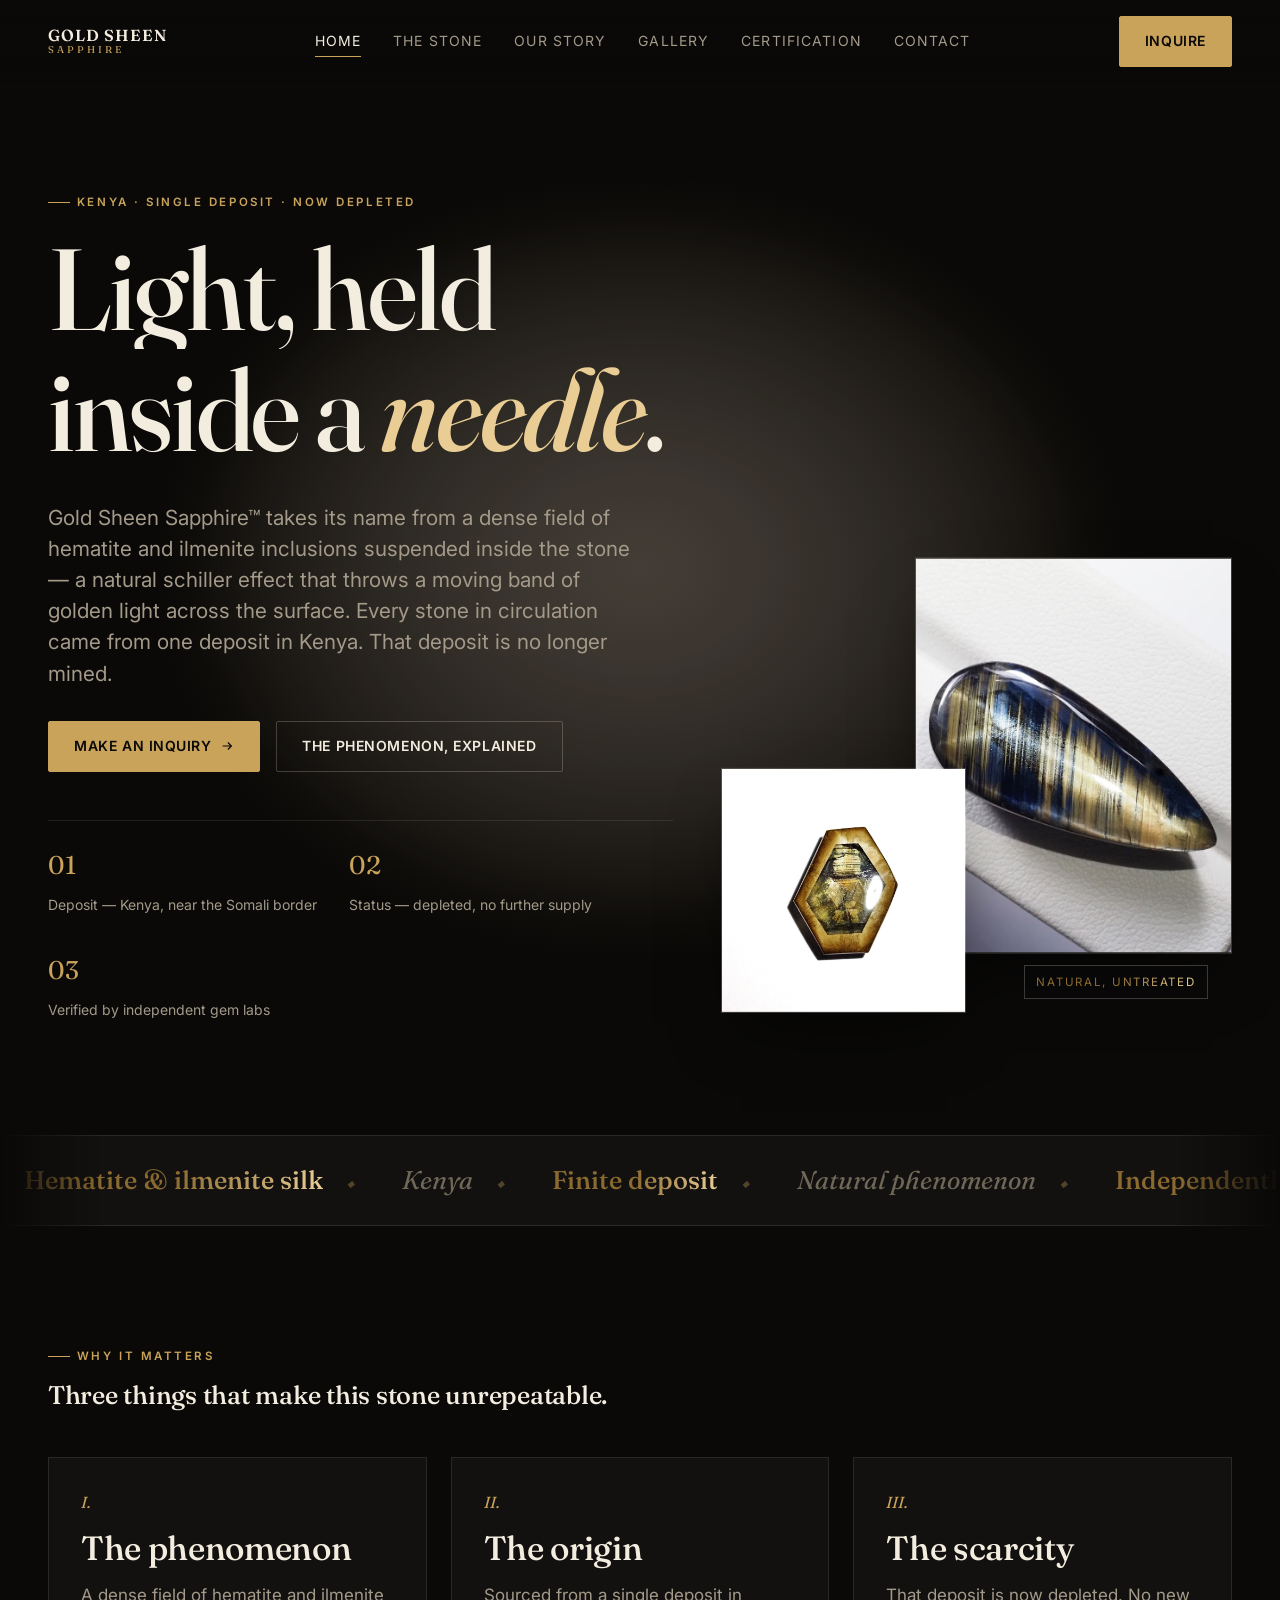
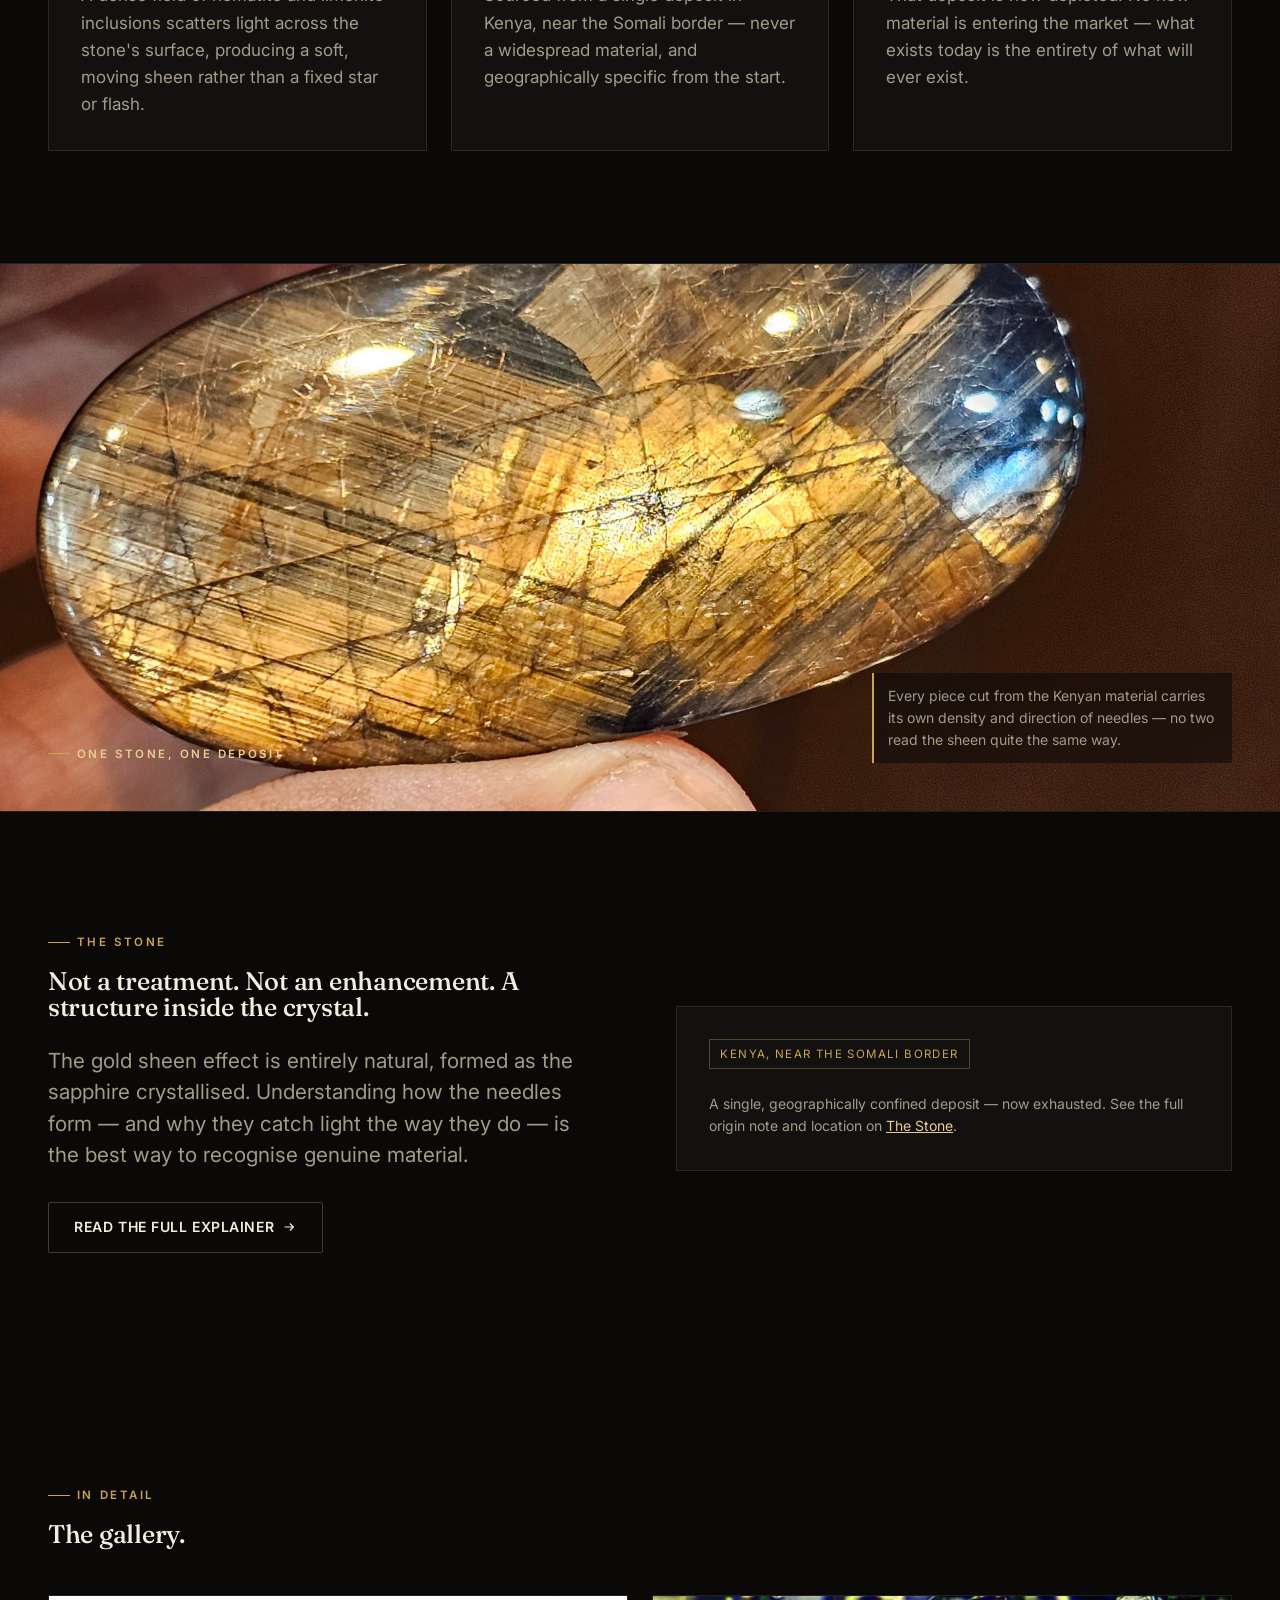
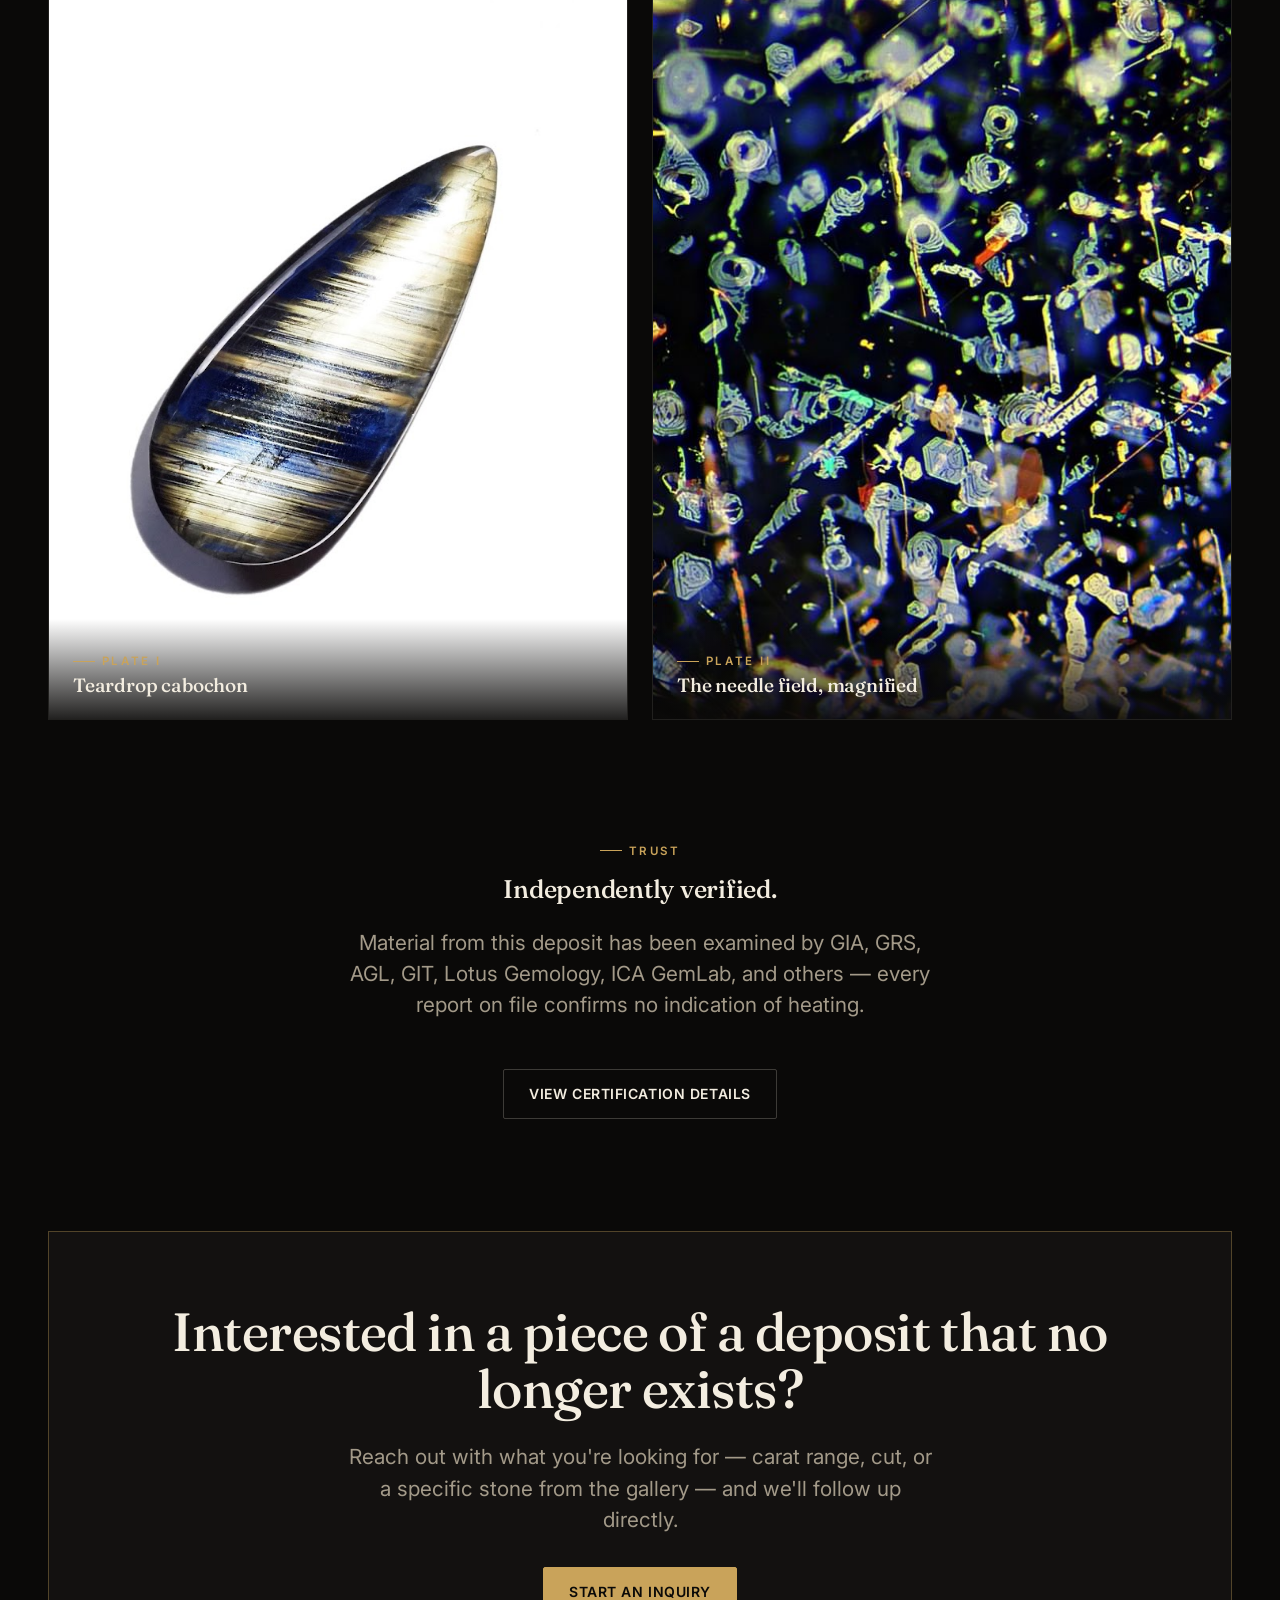
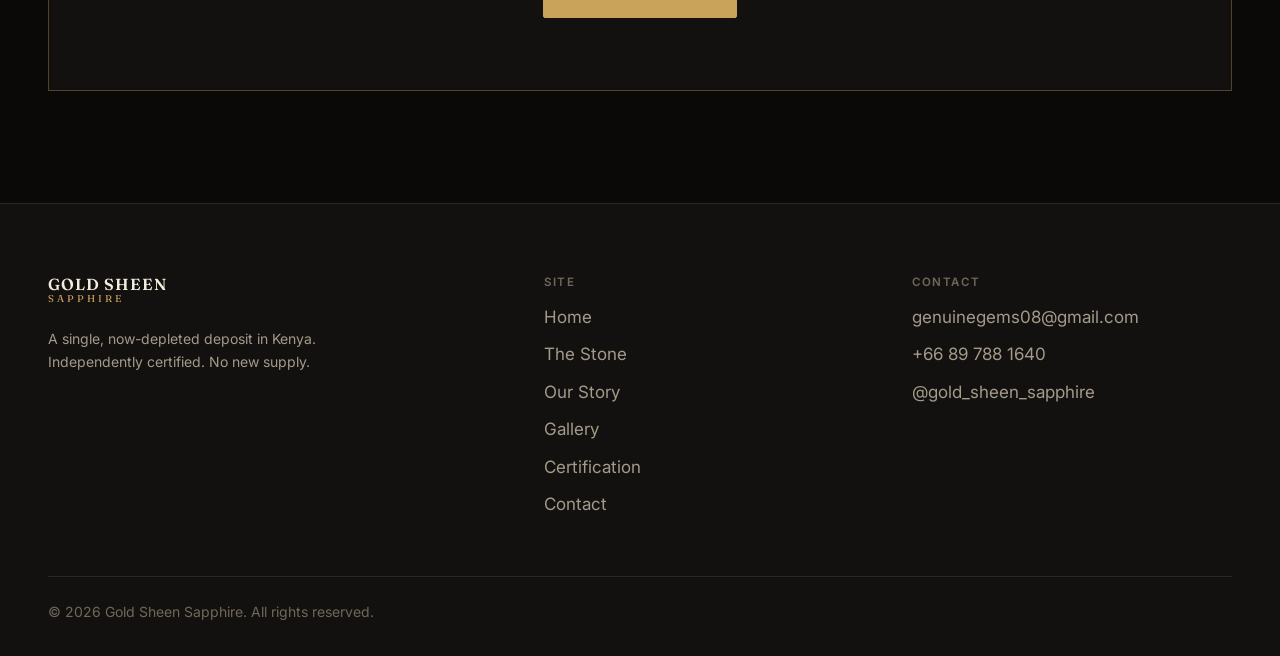
==== index.html @ a3b7f15d "Initial commit: Gold Sheen Sapphire website Six-page static site (Home, The Stone, Our Story, Galler" ====
<!doctype html>
<html lang="en">
<head>
  <meta charset="UTF-8" />
  <meta name="viewport" content="width=device-width, initial-scale=1" />
  <title>Gold Sheen Sapphire — A Finite Deposit, Kenya</title>
  <meta name="description" content="Gold Sheen Sapphire: a rare chatoyant sapphire from a single, now-depleted deposit in Kenya. Explore the phenomenon, its provenance, and independent certification." />

  <!-- Pre-launch: remove this line once the real domain is live and ready to be found -->
  <meta name="robots" content="noindex, nofollow" />

  <link rel="canonical" href="https://goldsheensapphire.net/index.html" />

  <meta property="og:type" content="website" />
  <meta property="og:site_name" content="Gold Sheen Sapphire" />
  <meta property="og:title" content="Gold Sheen Sapphire — A Finite Deposit, Kenya" />
  <meta property="og:description" content="A rare chatoyant sapphire from a single, now-depleted deposit in Kenya. Independently certified by GIA, GRS, GIT, Lotus Gemology, and others." />
  <meta property="og:url" content="https://goldsheensapphire.net/index.html" />
  <meta property="og:image" content="https://goldsheensapphire.net/assets/img/stone-teardrop-cream.jpg" />
  <meta name="twitter:card" content="summary_large_image" />
  <meta name="twitter:title" content="Gold Sheen Sapphire — A Finite Deposit, Kenya" />
  <meta name="twitter:description" content="A rare chatoyant sapphire from a single, now-depleted deposit in Kenya. Independently certified." />
  <meta name="twitter:image" content="https://goldsheensapphire.net/assets/img/stone-teardrop-cream.jpg" />

  <link rel="icon" href="favicon.svg" type="image/svg+xml" />
  <link rel="preconnect" href="https://fonts.googleapis.com" />
  <link rel="preconnect" href="https://fonts.gstatic.com" crossorigin />
  <link href="https://fonts.googleapis.com/css2?family=Fraunces:ital,opsz,wght@0,9..144,400;0,9..144,500;0,9..144,600;1,9..144,500&family=Inter:wght@400;500;600;700&display=swap" rel="stylesheet" />
  <link rel="stylesheet" href="assets/css/styles.css" />

  <script type="application/ld+json">
  {
    "@context": "https://schema.org",
    "@type": "Organization",
    "name": "Gold Sheen Sapphire",
    "url": "https://goldsheensapphire.net/index.html",
    "description": "Sourcing and showcase for gold sheen sapphire, a rare chatoyant sapphire from a single, now-depleted deposit in Kenya.",
    "sameAs": [
      "https://instagram.com/gold_sheen_sapphire"
    ]
  }
  </script>
</head>
<body>

  <div class="scroll-progress"></div>

  <a class="skip-link" href="#main" style="position:absolute;left:-9999px;top:0;background:#c9a35a;color:#0a0908;padding:0.6em 1em;z-index:1000;">Skip to content</a>

  <!-- ================= NAV ================= -->
  <header class="nav">
    <div class="container">
      <a href="index.html" class="brand" aria-label="Gold Sheen Sapphire home">
        <span class="brand-word"><b>Gold Sheen</b><span>Sapphire</span></span>
      </a>
      <nav class="nav-links" aria-label="Primary">
        <a href="index.html" aria-current="page">Home</a>
        <a href="about.html">The Stone</a>
        <a href="story.html">Our Story</a>
        <a href="gallery.html">Gallery</a>
        <a href="certification.html">Certification</a>
        <a href="contact.html">Contact</a>
      </nav>
      <a href="contact.html" class="btn btn-primary nav-cta">Inquire</a>
      <button class="nav-toggle" aria-label="Open menu" aria-expanded="false">
        <span></span><span></span><span></span>
      </button>
    </div>
  </header>

  <div class="mobile-menu" id="mobile-menu">
    <a href="index.html">Home</a>
    <a href="about.html">The Stone</a>
    <a href="story.html">Our Story</a>
    <a href="gallery.html">Gallery</a>
    <a href="certification.html">Certification</a>
    <a href="contact.html">Contact</a>
  </div>

  <main id="main">

    <!-- ================= HERO ================= -->
    <section class="hero">
      <div class="hero-bg" aria-hidden="true"></div>
      <div class="container">
        <div class="hero-grid">
          <div>
            <span class="eyebrow">Kenya · Single Deposit · Now Depleted</span>
            <h1 class="hero-heading mt-2">
              <span class="line">Light, held</span>
              <span class="line">inside a <em class="serif-italic">needle</em>.</span>
            </h1>
            <p class="lead mt-4">
              Gold Sheen Sapphire™ takes its name from a dense field of
              hematite and ilmenite inclusions suspended inside the stone — a
              natural schiller effect that throws a moving band of golden
              light across the surface. Every stone in circulation came from
              one deposit in Kenya. That
              deposit is no longer mined.
            </p>
            <div class="row mt-4" style="gap: 1rem; flex-wrap: wrap;">
              <a href="contact.html" class="btn btn-primary">
                Make an inquiry
                <svg viewBox="0 0 16 16" fill="none"><path d="M3 8h10M9 4l4 4-4 4" stroke="currentColor" stroke-width="1.4"/></svg>
              </a>
              <a href="about.html" class="btn btn-ghost">The phenomenon, explained</a>
            </div>

            <div class="hero-meta">
              <div>
                <span class="num">01</span>
                <span class="lbl">Deposit — Kenya, near the Somali border</span>
              </div>
              <div>
                <span class="num">02</span>
                <span class="lbl">Status — depleted, no further supply</span>
              </div>
              <div>
                <span class="num">03</span>
                <span class="lbl">Verified by independent gem labs</span>
              </div>
            </div>
          </div>

          <div class="hero-collage reveal">
            <figure class="ph-1" data-parallax="0.6">
              <img src="assets/img/stone-teardrop-cream.jpg" alt="Polished gold sheen sapphire cabochon in a teardrop cut, showing banded blue and gold chatoyancy" loading="eager" />
            </figure>
            <figure class="ph-2" data-parallax="1.1">
              <img src="assets/img/stone-hexagon-gold.jpg" alt="Polished gold sheen sapphire cabochon in a hexagonal cut, warm golden tones" loading="lazy" />
            </figure>
            <span class="hero-tag"><span class="gold-shimmer-text">Natural, untreated</span></span>
          </div>
        </div>
      </div>
    </section>

    <!-- ================= MARQUEE ================= -->
    <div class="marquee" aria-hidden="true">
      <div class="marquee-track">
        <span class="marquee-item"><b>Hematite &amp; ilmenite silk</b></span>
        <span class="marquee-item">Kenya</span>
        <span class="marquee-item"><b>Finite deposit</b></span>
        <span class="marquee-item">Natural phenomenon</span>
        <span class="marquee-item"><b>Independently certified</b></span>
        <span class="marquee-item">No longer mined</span>
      </div>
    </div>

    <!-- ================= FEATURE STRIP ================= -->
    <section class="section container">
      <div class="section-head reveal">
        <span class="eyebrow">Why it matters</span>
        <h2>Three things that make this stone unrepeatable.</h2>
      </div>
      <div class="grid grid-3">
        <article class="feature reveal" data-reveal-delay="0">
          <span class="num">I.</span>
          <h3>The phenomenon</h3>
          <p>A dense field of hematite and ilmenite inclusions scatters light across the stone's surface, producing a soft, moving sheen rather than a fixed star or flash.</p>
        </article>
        <article class="feature reveal" data-reveal-delay="90">
          <span class="num">II.</span>
          <h3>The origin</h3>
          <p>Sourced from a single deposit in Kenya, near the Somali border — never a widespread material, and geographically specific from the start.</p>
        </article>
        <article class="feature reveal" data-reveal-delay="180">
          <span class="num">III.</span>
          <h3>The scarcity</h3>
          <p>That deposit is now depleted. No new material is entering the market — what exists today is the entirety of what will ever exist.</p>
        </article>
      </div>
    </section>

    <!-- ================= IMAGE BAND ================= -->
    <div class="image-band" style="background: var(--bg);">
      <img src="assets/img/stone-gold-oval-inhand.jpg" alt="Large elongated gold sheen sapphire cabochon with fine parallel silk, held between two fingers against a dark background" loading="lazy" style="object-position: center 32%;" />
      <div class="caption">
        <span class="eyebrow" style="color:var(--gold-bright)">One stone, one deposit</span>
        <p>Every piece cut from the Kenyan material carries its own density and direction of needles — no two read the sheen quite the same way.</p>
      </div>
    </div>

    <!-- ================= EDUCATION TEASER ================= -->
    <section class="section container">
      <div class="grid grid-2" style="align-items: center; gap: var(--space-6);">
        <div class="reveal">
          <span class="eyebrow">The Stone</span>
          <h2 class="mt-2">Not a treatment. Not an enhancement. A structure inside the crystal.</h2>
          <p class="lead mt-3">
            The gold sheen effect is entirely natural, formed as the sapphire
            crystallised. Understanding how the needles form — and why they
            catch light the way they do — is the best way to recognise
            genuine material.
          </p>
          <a href="about.html" class="btn btn-ghost mt-4">
            Read the full explainer
            <svg viewBox="0 0 16 16" fill="none"><path d="M3 8h10M9 4l4 4-4 4" stroke="currentColor" stroke-width="1.4"/></svg>
          </a>
        </div>
        <div class="reveal" data-reveal-delay="120">
          <div class="card">
            <span class="pill">Kenya, near the Somali border</span>
            <p class="mt-3 text-muted" style="font-size: var(--fs-small);">
              A single, geographically confined deposit — now exhausted.
              See the full origin note and location on
              <a href="about.html" style="color: var(--gold-bright); text-decoration: underline;">The Stone</a>.
            </p>
          </div>
        </div>
      </div>
    </section>

    <!-- ================= GALLERY TEASER ================= -->
    <section class="section container">
      <div class="section-head reveal">
        <span class="eyebrow">In detail</span>
        <h2>The gallery.</h2>
      </div>
      <div class="grid grid-2">
        <a href="gallery.html" class="gallery-item reveal" style="aspect-ratio: 4/5;">
          <img src="assets/img/stone-teardrop-white.jpg" alt="Polished gold sheen sapphire cabochon, teardrop cut, blue and gold banding" loading="lazy" />
          <div class="cap">
            <span class="eyebrow">Plate I</span>
            <h3>Teardrop cabochon</h3>
          </div>
        </a>
        <a href="gallery.html" class="gallery-item reveal" data-reveal-delay="90" style="aspect-ratio: 4/5;">
          <img src="assets/img/sheen-navy-silk.jpg" alt="Microscope view of hematite and ilmenite inclusions inside gold sheen sapphire" loading="lazy" />
          <div class="cap">
            <span class="eyebrow">Plate II</span>
            <h3>The needle field, magnified</h3>
          </div>
        </a>
      </div>
    </section>

    <!-- ================= CERTIFICATION TEASER ================= -->
    <section class="section container" style="padding-top:0;">
      <div class="section-head section-head--center reveal" style="margin-inline:auto;">
        <span class="eyebrow eyebrow--center">Trust</span>
        <h2>Independently verified.</h2>
        <p class="lead mt-3" style="margin-inline:auto; text-align:center;">
          Material from this deposit has been examined by GIA, GRS, AGL, GIT,
          Lotus Gemology, ICA GemLab, and others — every report on file
          confirms no indication of heating.
        </p>
      </div>
      <div class="row" style="justify-content:center; gap: var(--space-4); flex-wrap: wrap;">
        <a href="certification.html" class="btn btn-ghost">View certification details</a>
      </div>
    </section>

    <!-- ================= CONTACT CTA ================= -->
    <section class="section container" style="padding-top:0;">
      <div class="card reveal" style="padding: var(--space-6); text-align:center; border-color: var(--gold-line);">
        <h2 style="font-size: var(--fs-h2);">Interested in a piece of a deposit that no longer exists?</h2>
        <p class="lead mt-3" style="margin-inline:auto; text-align:center;">
          Reach out with what you're looking for — carat range, cut, or a
          specific stone from the gallery — and we'll follow up directly.
        </p>
        <a href="contact.html" class="btn btn-primary mt-4">Start an inquiry</a>
      </div>
    </section>

  </main>

  <!-- ================= FOOTER ================= -->
  <footer class="footer">
    <div class="container">
      <div class="footer-grid">
        <div>
          <a href="index.html" class="brand" style="margin-bottom: var(--space-3);">
            <span class="brand-word"><b>Gold Sheen</b><span>Sapphire</span></span>
          </a>
          <p class="text-muted mt-3" style="max-width: 40ch; font-size: var(--fs-small);">
            A single, now-depleted deposit in Kenya. Independently certified.
            No new supply.
          </p>
        </div>
        <div>
          <h4>Site</h4>
          <ul class="footer-links">
            <li><a href="index.html">Home</a></li>
            <li><a href="about.html">The Stone</a></li>
            <li><a href="story.html">Our Story</a></li>
            <li><a href="gallery.html">Gallery</a></li>
            <li><a href="certification.html">Certification</a></li>
            <li><a href="contact.html">Contact</a></li>
          </ul>
        </div>
        <div>
          <h4>Contact</h4>
          <ul class="footer-links">
            <li><a href="mailto:genuinegems08@gmail.com">genuinegems08@gmail.com</a></li>
            <li><a href="https://wa.me/66897881640">+66 89 788 1640</a></li>
            <li><a href="https://instagram.com/gold_sheen_sapphire" target="_blank" rel="noopener">@gold_sheen_sapphire</a></li>
          </ul>
        </div>
      </div>
      <div class="footer-bottom">
        <span>© <span data-year></span> Gold Sheen Sapphire. All rights reserved.</span>
      </div>
    </div>
  </footer>

  <script src="assets/js/main.js" defer></script>
</body>
</html>
---- assets/css/styles.css ----
/* ==========================================================================
   Gold Sheen Sapphire — Design System
   Display: Fraunces (editorial serif, high optical contrast)
   Body/UI: Inter
   Palette: near-black ground, warm ivory ink, metallic gold accent,
            deep navy drawn from the stone's own body colour.
   ========================================================================== */

:root {
  /* Ground */
  --bg: #0a0908;
  --bg-elevated: #131110;
  --bg-elevated-2: #1a1714;

  /* Ink */
  --ink: #f3ede0;
  --ink-muted: #a39a89;
  --ink-faint: #6f6858;

  /* Accent — gold */
  --gold-deep: #8a6a2f;
  --gold: #c9a35a;
  --gold-bright: #e9cd94;

  /* Accent — navy (from the stone's body colour) */
  --navy: #12182b;
  --navy-light: #232c46;

  /* Lines */
  --hairline: rgba(243, 237, 224, 0.1);
  --hairline-strong: rgba(243, 237, 224, 0.22);
  --gold-line: rgba(201, 163, 90, 0.35);

  /* Semantic */
  --danger: #c96a4f;
  --success: #7fa87a;

  /* Type scale */
  --fs-eyebrow: 0.72rem;
  --fs-small: 0.875rem;
  --fs-body: 1.0625rem;
  --fs-lead: 1.3rem;
  --fs-h3: clamp(1.5rem, 1.2rem + 1.2vw, 2.1rem);
  --fs-h2: clamp(2.1rem, 1.6rem + 2.2vw, 3.4rem);
  --fs-h1: clamp(2.8rem, 1.9rem + 4vw, 5.2rem);
  --fs-display: clamp(3.4rem, 2rem + 6.5vw, 7.5rem);

  /* Spacing (8pt scale, marketing density) */
  --space-1: 0.5rem;
  --space-2: 1rem;
  --space-3: 1.5rem;
  --space-4: 2rem;
  --space-5: 3rem;
  --space-6: 4.5rem;
  --space-7: 7rem;
  --space-8: 10rem;

  /* Motion */
  --ease-out: cubic-bezier(0.16, 1, 0.3, 1);
  --ease-in-out: cubic-bezier(0.65, 0, 0.35, 1);
  --dur-fast: 180ms;
  --dur-med: 320ms;

  --container: 1320px;
  --z-nav: 100;
  --z-overlay: 200;
}

/* ---------- Reset ---------- */
*,
*::before,
*::after {
  box-sizing: border-box;
}

html {
  scroll-behavior: smooth;
}

@media (prefers-reduced-motion: reduce) {
  html {
    scroll-behavior: auto;
  }
  *,
  *::before,
  *::after {
    animation-duration: 0.001ms !important;
    animation-iteration-count: 1 !important;
    transition-duration: 0.001ms !important;
    scroll-behavior: auto !important;
  }
}

body {
  margin: 0;
  background: var(--bg);
  color: var(--ink);
  font-family: "Inter", -apple-system, BlinkMacSystemFont, "Segoe UI", sans-serif;
  font-size: var(--fs-body);
  line-height: 1.6;
  -webkit-font-smoothing: antialiased;
  overflow-x: hidden;
  animation: page-fade-in 700ms var(--ease-out) both;
}

@keyframes page-fade-in {
  from { opacity: 0; }
  to { opacity: 1; }
}

@media (prefers-reduced-motion: reduce) {
  body { animation: none; }
}

img {
  max-width: 100%;
  display: block;
}

main img {
  opacity: 0;
  transition: opacity 600ms var(--ease-out);
}

main img.is-loaded {
  opacity: 1;
}

@media (prefers-reduced-motion: reduce) {
  main img {
    opacity: 1;
    transition: none;
  }
}

a {
  color: inherit;
  text-decoration: none;
}

h1, h2, h3, h4 {
  font-family: "Fraunces", Georgia, serif;
  font-weight: 500;
  line-height: 1.05;
  margin: 0;
  letter-spacing: -0.01em;
}

p {
  margin: 0;
}

button {
  font-family: inherit;
  background: none;
  border: none;
  color: inherit;
  cursor: pointer;
}

ul {
  margin: 0;
  padding: 0;
  list-style: none;
}

input, textarea, select {
  font-family: inherit;
  font-size: inherit;
  color: inherit;
}

::selection {
  background: var(--gold);
  color: var(--bg);
}

/* ---------- Layout utilities ---------- */
.container {
  width: 100%;
  max-width: var(--container);
  margin-inline: auto;
  padding-inline: var(--space-3);
}

@media (min-width: 768px) {
  .container {
    padding-inline: var(--space-5);
  }
}

.section {
  padding-block: var(--space-7);
  position: relative;
}

.section--tight {
  padding-block: var(--space-6);
}

.grid {
  display: grid;
  gap: var(--space-3);
}

@media (min-width: 900px) {
  .grid-2 { grid-template-columns: repeat(2, 1fr); }
  .grid-3 { grid-template-columns: repeat(3, 1fr); }
  .grid-12 { grid-template-columns: repeat(12, 1fr); }
}

.stack { display: flex; flex-direction: column; }
.row { display: flex; align-items: center; }
.row-between { display: flex; align-items: center; justify-content: space-between; }

/* ---------- Type helpers ---------- */
.eyebrow {
  font-family: "Inter", sans-serif;
  font-size: var(--fs-eyebrow);
  letter-spacing: 0.22em;
  text-transform: uppercase;
  color: var(--gold);
  display: inline-flex;
  align-items: center;
  gap: 0.6em;
  font-weight: 600;
}

.eyebrow::before {
  content: "";
  width: 22px;
  height: 1px;
  background: var(--gold);
  display: inline-block;
}

.eyebrow--center {
  justify-content: center;
}

.lead {
  font-size: var(--fs-lead);
  color: var(--ink-muted);
  font-weight: 400;
  line-height: 1.5;
  max-width: 46ch;
}

.serif-italic {
  font-style: italic;
  color: var(--gold-bright);
}

.text-muted { color: var(--ink-muted); }
.text-faint { color: var(--ink-faint); }

/* ---------- Buttons ---------- */
.btn {
  display: inline-flex;
  align-items: center;
  gap: 0.6em;
  padding: 0.95em 1.8em;
  font-size: var(--fs-small);
  font-weight: 600;
  letter-spacing: 0.04em;
  text-transform: uppercase;
  border: 1px solid var(--hairline-strong);
  border-radius: 2px;
  position: relative;
  overflow: hidden;
  transition: border-color var(--dur-fast) var(--ease-out), background var(--dur-fast) var(--ease-out), color var(--dur-fast) var(--ease-out), transform var(--dur-fast) var(--ease-out);
  white-space: nowrap;
}

.btn:hover {
  transform: translateY(-1px);
}

.btn-primary {
  background: var(--gold);
  border-color: var(--gold);
  color: var(--bg);
}

.btn-primary:hover {
  background: var(--gold-bright);
  border-color: var(--gold-bright);
}

.btn-ghost {
  color: var(--ink);
  border-color: var(--hairline-strong);
}

.btn-ghost:hover {
  border-color: var(--gold);
  color: var(--gold-bright);
}

.btn svg {
  width: 14px;
  height: 14px;
  transition: transform var(--dur-fast) var(--ease-out);
}

.btn:hover svg {
  transform: translateX(3px);
}

/* ---------- Scroll progress ---------- */
.scroll-progress {
  position: fixed;
  top: 0;
  left: 0;
  height: 2px;
  width: 0%;
  z-index: 101;
  background: linear-gradient(90deg, var(--gold-deep), var(--gold), var(--gold-bright));
  box-shadow: 0 0 8px rgba(233, 205, 148, 0.5);
  transition: width 80ms linear;
}

@media (prefers-reduced-motion: reduce) {
  .scroll-progress { transition: none; }
}

/* ---------- Nav ---------- */
.nav {
  position: fixed;
  top: 0;
  left: 0;
  right: 0;
  z-index: var(--z-nav);
  padding-block: var(--space-2);
  background: linear-gradient(to bottom, rgba(10, 9, 8, 0.92), rgba(10, 9, 8, 0));
  backdrop-filter: blur(6px);
  transition: background var(--dur-med) var(--ease-out), padding var(--dur-med) var(--ease-out);
}

.nav.is-scrolled {
  background: rgba(10, 9, 8, 0.88);
  border-bottom: 1px solid var(--hairline);
  backdrop-filter: blur(10px);
}

.nav .container {
  display: flex;
  align-items: center;
  justify-content: space-between;
}

.brand {
  display: flex;
  align-items: center;
  gap: 0.7rem;
}

.brand-mark {
  width: 30px;
  height: 30px;
  flex: none;
}

.brand-word {
  font-family: "Fraunces", serif;
  font-size: 1rem;
  letter-spacing: 0.06em;
  text-transform: uppercase;
  line-height: 1.1;
}

.brand-word b {
  display: block;
  font-weight: 600;
  color: var(--ink);
}

.brand-word span {
  display: block;
  font-size: 0.62em;
  color: var(--gold);
  letter-spacing: 0.3em;
}

.nav-links {
  display: none;
  align-items: center;
  gap: var(--space-4);
}

@media (min-width: 900px) {
  .nav-links { display: flex; }
}

.nav-links a {
  font-size: var(--fs-small);
  letter-spacing: 0.08em;
  text-transform: uppercase;
  color: var(--ink-muted);
  position: relative;
  padding-block: 0.3em;
  transition: color var(--dur-fast) var(--ease-out);
}

.nav-links a:hover,
.nav-links a[aria-current="page"] {
  color: var(--ink);
}

.nav-links a::after {
  content: "";
  position: absolute;
  left: 0;
  bottom: 0;
  height: 1px;
  width: 0;
  background: var(--gold);
  transition: width var(--dur-med) var(--ease-out);
}

.nav-links a:hover::after,
.nav-links a[aria-current="page"]::after {
  width: 100%;
}

.nav-cta {
  display: none;
}

@media (min-width: 900px) {
  .nav-cta { display: inline-flex; }
}

.nav-cta:hover {
  box-shadow: 0 0 0 1px var(--gold-bright), 0 0 18px 2px rgba(233, 205, 148, 0.55);
  animation: nav-cta-pulse 1.6s ease-in-out infinite;
}

@keyframes nav-cta-pulse {
  0%, 100% { box-shadow: 0 0 0 1px var(--gold-bright), 0 0 10px 1px rgba(233, 205, 148, 0.35); }
  50%      { box-shadow: 0 0 0 1px var(--gold-bright), 0 0 22px 4px rgba(233, 205, 148, 0.65); }
}

@media (prefers-reduced-motion: reduce) {
  .nav-cta:hover { animation: none; }
}

.nav-toggle {
  display: inline-flex;
  flex-direction: column;
  gap: 5px;
  padding: 8px;
}

@media (min-width: 900px) {
  .nav-toggle { display: none; }
}

.nav-toggle span {
  width: 22px;
  height: 1px;
  background: var(--ink);
  transition: transform var(--dur-fast) var(--ease-out), opacity var(--dur-fast) var(--ease-out);
}

.mobile-menu {
  position: fixed;
  inset: 0;
  z-index: calc(var(--z-nav) - 1);
  background: var(--bg);
  display: flex;
  flex-direction: column;
  justify-content: center;
  gap: var(--space-3);
  padding: var(--space-4);
  opacity: 0;
  visibility: hidden;
  transform: translateY(-8px);
  transition: opacity var(--dur-med) var(--ease-out), transform var(--dur-med) var(--ease-out), visibility var(--dur-med);
}

.mobile-menu.is-open {
  opacity: 1;
  visibility: visible;
  transform: translateY(0);
}

.mobile-menu a {
  font-family: "Fraunces", serif;
  font-size: 2rem;
  color: var(--ink);
}

/* ---------- Marquee ---------- */
.marquee {
  border-top: 1px solid var(--hairline);
  border-bottom: 1px solid var(--hairline);
  overflow: hidden;
  padding-block: var(--space-3);
  background: var(--bg-elevated);
  mask-image: linear-gradient(90deg, transparent, #000 8%, #000 92%, transparent);
  -webkit-mask-image: linear-gradient(90deg, transparent, #000 8%, #000 92%, transparent);
}

.marquee-track {
  display: flex;
  width: max-content;
  animation: marquee 34s linear infinite;
}

@media (prefers-reduced-motion: reduce) {
  .marquee-track { animation: none; }
}

.marquee-item {
  font-family: "Fraunces", serif;
  font-style: italic;
  font-size: clamp(1.1rem, 1vw + 1rem, 1.6rem);
  color: var(--ink-faint);
  padding-inline: var(--space-3);
  white-space: nowrap;
}

.marquee-item b {
  font-style: normal;
  font-weight: 500;
}

.marquee-item b,
.gold-shimmer-text {
  background: linear-gradient(100deg, var(--gold-deep) 20%, var(--gold-bright) 40%, var(--gold) 60%, var(--gold-deep) 80%);
  background-size: 250% auto;
  -webkit-background-clip: text;
  background-clip: text;
  color: transparent;
  animation: gold-shimmer 5s linear infinite;
}

@keyframes gold-shimmer {
  to { background-position: -250% center; }
}

@media (prefers-reduced-motion: reduce) {
  .marquee-item b,
  .gold-shimmer-text {
    animation: none;
    background-position: 0% center;
  }
}

.marquee-item::after {
  content: "◆";
  color: var(--gold-line);
  font-size: 0.6rem;
  margin-left: var(--space-3);
  vertical-align: middle;
}

@keyframes marquee {
  from { transform: translateX(0); }
  to { transform: translateX(-50%); }
}

/* ---------- Hero ---------- */
.hero {
  position: relative;
  padding-top: calc(var(--space-8) + var(--space-3));
  padding-bottom: var(--space-7);
  overflow: hidden;
}

.hero-bg {
  position: absolute;
  inset: -25%;
  z-index: -1;
  background-image:
    radial-gradient(ellipse 42% 38%, rgba(201, 163, 90, 0.26), transparent 62%),
    radial-gradient(ellipse 38% 34%, rgba(18, 24, 43, 0.9), transparent 62%),
    radial-gradient(ellipse 34% 30%, rgba(233, 205, 148, 0.16), transparent 68%);
  background-repeat: no-repeat;
  background-position: 95% 0%, 0% 15%, 60% 95%;
  animation: hero-bg-drift 24s ease-in-out infinite alternate;
  will-change: transform;
}

@keyframes hero-bg-drift {
  0%   { transform: translate3d(0%, 0%, 0); }
  33%  { transform: translate3d(-9%, 7%, 0); }
  66%  { transform: translate3d(7%, -9%, 0); }
  100% { transform: translate3d(-5%, 5%, 0); }
}

@media (prefers-reduced-motion: reduce) {
  .hero-bg { animation: none; }
}

.hero-grid {
  display: grid;
  gap: var(--space-5);
  align-items: end;
}

@media (min-width: 1024px) {
  .hero-grid {
    grid-template-columns: 1.1fr 0.9fr;
  }
}

.hero-heading {
  font-size: var(--fs-display);
  letter-spacing: -0.02em;
}

.hero-heading .line {
  display: block;
  overflow: hidden;
}

.hero-collage {
  position: relative;
  min-height: 340px;
}

@media (min-width: 640px) {
  .hero-collage { min-height: 460px; }
}

.hero-collage figure {
  position: absolute;
  margin: 0;
  border: 1px solid var(--hairline-strong);
  overflow: hidden;
  box-shadow: 0 30px 60px -20px rgba(0, 0, 0, 0.6);
}

.hero-collage img {
  width: 100%;
  height: 100%;
  object-fit: cover;
}

.hero-collage .ph-1 {
  width: 62%;
  aspect-ratio: 4 / 5;
  top: 0;
  right: 0;
  z-index: 2;
}

.hero-collage .ph-2 {
  width: 48%;
  aspect-ratio: 1 / 1;
  bottom: 0;
  left: 0;
  z-index: 3;
}

.hero-tag {
  position: absolute;
  z-index: 4;
  bottom: var(--space-3);
  right: var(--space-3);
  background: rgba(10, 9, 8, 0.75);
  backdrop-filter: blur(6px);
  border: 1px solid var(--hairline-strong);
  padding: 0.6em 1em;
  font-size: var(--fs-eyebrow);
  letter-spacing: 0.15em;
  text-transform: uppercase;
  color: var(--gold-bright);
}

.hero-meta {
  display: flex;
  flex-wrap: wrap;
  gap: var(--space-4);
  margin-top: var(--space-5);
  padding-top: var(--space-3);
  border-top: 1px solid var(--hairline);
}

.hero-meta div {
  min-width: 140px;
}

.hero-meta .num {
  font-family: "Fraunces", serif;
  font-size: 1.6rem;
  color: var(--gold);
  display: block;
  margin-bottom: 0.2em;
}

.hero-meta .lbl {
  font-size: var(--fs-small);
  color: var(--ink-muted);
}

/* ---------- Section header ---------- */
.section-head {
  max-width: 720px;
  margin-bottom: var(--space-5);
}

.section-head h2 {
  margin-top: var(--space-2);
}

.section-head--center {
  margin-inline: auto;
  text-align: center;
}

/* ---------- Feature strip ---------- */
.feature {
  padding: var(--space-4);
  border: 1px solid var(--hairline);
  background: var(--bg-elevated);
  position: relative;
  overflow: hidden;
  transition: border-color var(--dur-med) var(--ease-out), transform var(--dur-med) var(--ease-out);
}

.feature:hover {
  border-color: var(--gold-line);
  transform: translateY(-3px);
}

.feature .num {
  font-family: "Fraunces", serif;
  font-style: italic;
  color: var(--gold);
  font-size: 1rem;
  display: block;
  margin-bottom: var(--space-2);
}

.feature h3 {
  font-size: var(--fs-h3);
  margin-bottom: var(--space-2);
}

.feature p {
  color: var(--ink-muted);
}

/* ---------- Image band ---------- */
.image-band {
  position: relative;
  aspect-ratio: 21 / 9;
  overflow: hidden;
  border-top: 1px solid var(--hairline);
  border-bottom: 1px solid var(--hairline);
}

.image-band img {
  width: 100%;
  height: 100%;
  object-fit: cover;
}

.image-band .caption {
  position: absolute;
  left: var(--space-3);
  bottom: var(--space-3);
  right: var(--space-3);
  display: flex;
  justify-content: space-between;
  align-items: flex-end;
  gap: var(--space-3);
}

@media (min-width: 768px) {
  .image-band .caption { left: var(--space-5); right: var(--space-5); bottom: var(--space-5); }
}

.image-band .caption p {
  max-width: 40ch;
  font-size: var(--fs-small);
  color: var(--ink-muted);
  background: rgba(10, 9, 8, 0.55);
  padding: 0.8em 1em;
  backdrop-filter: blur(6px);
  border-left: 2px solid var(--gold);
}

/* ---------- Cards ---------- */
.card {
  border: 1px solid var(--hairline);
  background: var(--bg-elevated);
  padding: var(--space-4);
}

.card-lab {
  border: 1px solid var(--hairline);
  padding: var(--space-4);
  display: flex;
  flex-direction: column;
  gap: var(--space-2);
  position: relative;
  overflow: hidden;
  transition: border-color var(--dur-med) var(--ease-out);
}

.card-lab:hover {
  border-color: var(--gold-line);
}

/* ---------- Gold sheen sweep (hover) ---------- */
.feature::after,
.card-lab::after,
.btn::after {
  content: "";
  position: absolute;
  inset: 0;
  left: -160%;
  width: 55%;
  background: linear-gradient(115deg, transparent, rgba(233, 205, 148, 0.16), rgba(255, 255, 255, 0.28), rgba(233, 205, 148, 0.16), transparent);
  transform: skewX(-18deg);
  transition: left 750ms var(--ease-out);
  pointer-events: none;
}

.feature:hover::after,
.card-lab:hover::after,
.btn:hover::after {
  left: 130%;
}

@media (prefers-reduced-motion: reduce) {
  .feature::after,
  .card-lab::after,
  .btn::after {
    display: none;
  }
}

.card-lab .lab-name {
  font-family: "Fraunces", serif;
  font-size: var(--fs-h3);
}

.card-lab .lab-desc {
  color: var(--ink-muted);
  font-size: var(--fs-small);
}

.pill {
  display: inline-flex;
  align-items: center;
  gap: 0.5em;
  font-size: var(--fs-eyebrow);
  letter-spacing: 0.12em;
  text-transform: uppercase;
  color: var(--gold);
  border: 1px solid var(--gold-line);
  padding: 0.4em 0.9em;
  width: fit-content;
}

/* ---------- Gallery ---------- */
.gallery-item {
  position: relative;
  overflow: hidden;
  border: 1px solid var(--hairline);
}

.gallery-item img {
  width: 100%;
  height: 100%;
  object-fit: cover;
  transition: transform 900ms var(--ease-out);
}

.gallery-item:hover img {
  transform: scale(1.04);
}

.gallery-item .cap {
  position: absolute;
  inset: auto 0 0 0;
  padding: var(--space-3);
  background: linear-gradient(to top, rgba(10, 9, 8, 0.9), transparent);
}

.gallery-item .cap .eyebrow { margin-bottom: 0.4em; }

.gallery-item .cap h3 {
  font-size: 1.2rem;
  color: var(--ink);
}

/* ---------- Map ---------- */
.map-frame {
  border: 1px solid var(--hairline);
  background: var(--navy);
  position: relative;
  aspect-ratio: 4 / 5;
  overflow: hidden;
}

@media (min-width: 640px) {
  .map-frame { aspect-ratio: 16 / 11; }
}

.map-frame svg {
  width: 100%;
  height: 100%;
}

.map-pin-label {
  position: absolute;
  font-size: var(--fs-eyebrow);
  letter-spacing: 0.1em;
  text-transform: uppercase;
  color: var(--gold-bright);
}

/* ---------- Form ---------- */
.field {
  display: flex;
  flex-direction: column;
  gap: 0.5em;
  margin-bottom: var(--space-3);
}

.field label {
  font-size: var(--fs-eyebrow);
  letter-spacing: 0.14em;
  text-transform: uppercase;
  color: var(--ink-muted);
}

.field input,
.field textarea,
.field select {
  background: transparent;
  border: none;
  border-bottom: 1px solid var(--hairline-strong);
  padding: 0.75em 0.1em;
  color: var(--ink);
  transition: border-color var(--dur-fast) var(--ease-out);
}

.field input:focus,
.field textarea:focus,
.field select:focus {
  outline: none;
  border-color: var(--gold);
}

.field textarea {
  resize: vertical;
  min-height: 120px;
}

.field-required::after {
  content: " *";
  color: var(--gold);
}

.form-note {
  font-size: var(--fs-small);
  color: var(--ink-faint);
  margin-top: var(--space-2);
}

.form-status.is-error {
  color: var(--danger);
}

.contact-channel {
  display: flex;
  align-items: center;
  gap: var(--space-2);
  padding-block: var(--space-2);
  border-bottom: 1px solid var(--hairline);
}

.contact-channel:first-child { border-top: 1px solid var(--hairline); }

.contact-channel .icon {
  width: 20px;
  height: 20px;
  flex: none;
  color: var(--gold);
}

.contact-channel .meta span {
  display: block;
}

.contact-channel .label {
  font-size: var(--fs-eyebrow);
  letter-spacing: 0.12em;
  text-transform: uppercase;
  color: var(--ink-faint);
}

.contact-channel .value {
  color: var(--ink);
}

.placeholder-flag {
  display: inline-block;
  margin-left: 0.6em;
  font-size: 0.68rem;
  letter-spacing: 0.08em;
  text-transform: uppercase;
  color: var(--danger);
  border: 1px solid rgba(201, 106, 79, 0.4);
  padding: 0.15em 0.5em;
}

/* ---------- Footer ---------- */
.footer {
  border-top: 1px solid var(--hairline);
  padding-block: var(--space-6) var(--space-4);
  background: var(--bg-elevated);
}

.footer-grid {
  display: grid;
  gap: var(--space-5);
}

@media (min-width: 900px) {
  .footer-grid { grid-template-columns: 1.4fr 1fr 1fr; }
}

.footer h4 {
  font-size: var(--fs-eyebrow);
  letter-spacing: 0.14em;
  text-transform: uppercase;
  color: var(--ink-faint);
  margin-bottom: var(--space-2);
  font-family: "Inter", sans-serif;
  font-weight: 600;
}

.footer-links li {
  margin-bottom: 0.6em;
}

.footer-links a {
  color: var(--ink-muted);
  transition: color var(--dur-fast) var(--ease-out);
}

.footer-links a:hover {
  color: var(--gold-bright);
}

.footer-bottom {
  margin-top: var(--space-5);
  padding-top: var(--space-3);
  border-top: 1px solid var(--hairline);
  display: flex;
  flex-wrap: wrap;
  gap: var(--space-2);
  justify-content: space-between;
  font-size: var(--fs-small);
  color: var(--ink-faint);
}

/* ---------- Reveal (JS-driven) ---------- */
.reveal {
  opacity: 0;
  transform: translateY(24px);
  transition: opacity 650ms var(--ease-out), transform 650ms var(--ease-out);
}

.reveal.is-visible {
  opacity: 1;
  transform: translateY(0);
}

@media (prefers-reduced-motion: reduce) {
  .reveal { opacity: 1; transform: none; }
}

/* ---------- Page hero (interior pages) ---------- */
.page-hero {
  padding-top: calc(var(--space-8) + var(--space-2));
  padding-bottom: var(--space-6);
  border-bottom: 1px solid var(--hairline);
}

.page-hero h1 {
  margin-top: var(--space-2);
  max-width: 16ch;
}

.breadcrumb {
  font-size: var(--fs-small);
  color: var(--ink-faint);
  margin-bottom: var(--space-3);
}

.breadcrumb span {
  color: var(--gold);
}

/* ---------- Utility ---------- */
.mt-1 { margin-top: var(--space-1); }
.mt-2 { margin-top: var(--space-2); }
.mt-3 { margin-top: var(--space-3); }
.mt-4 { margin-top: var(--space-4); }
.mt-5 { margin-top: var(--space-5); }
.mb-2 { margin-bottom: var(--space-2); }
.mb-3 { margin-bottom: var(--space-3); }
.mb-4 { margin-bottom: var(--space-4); }
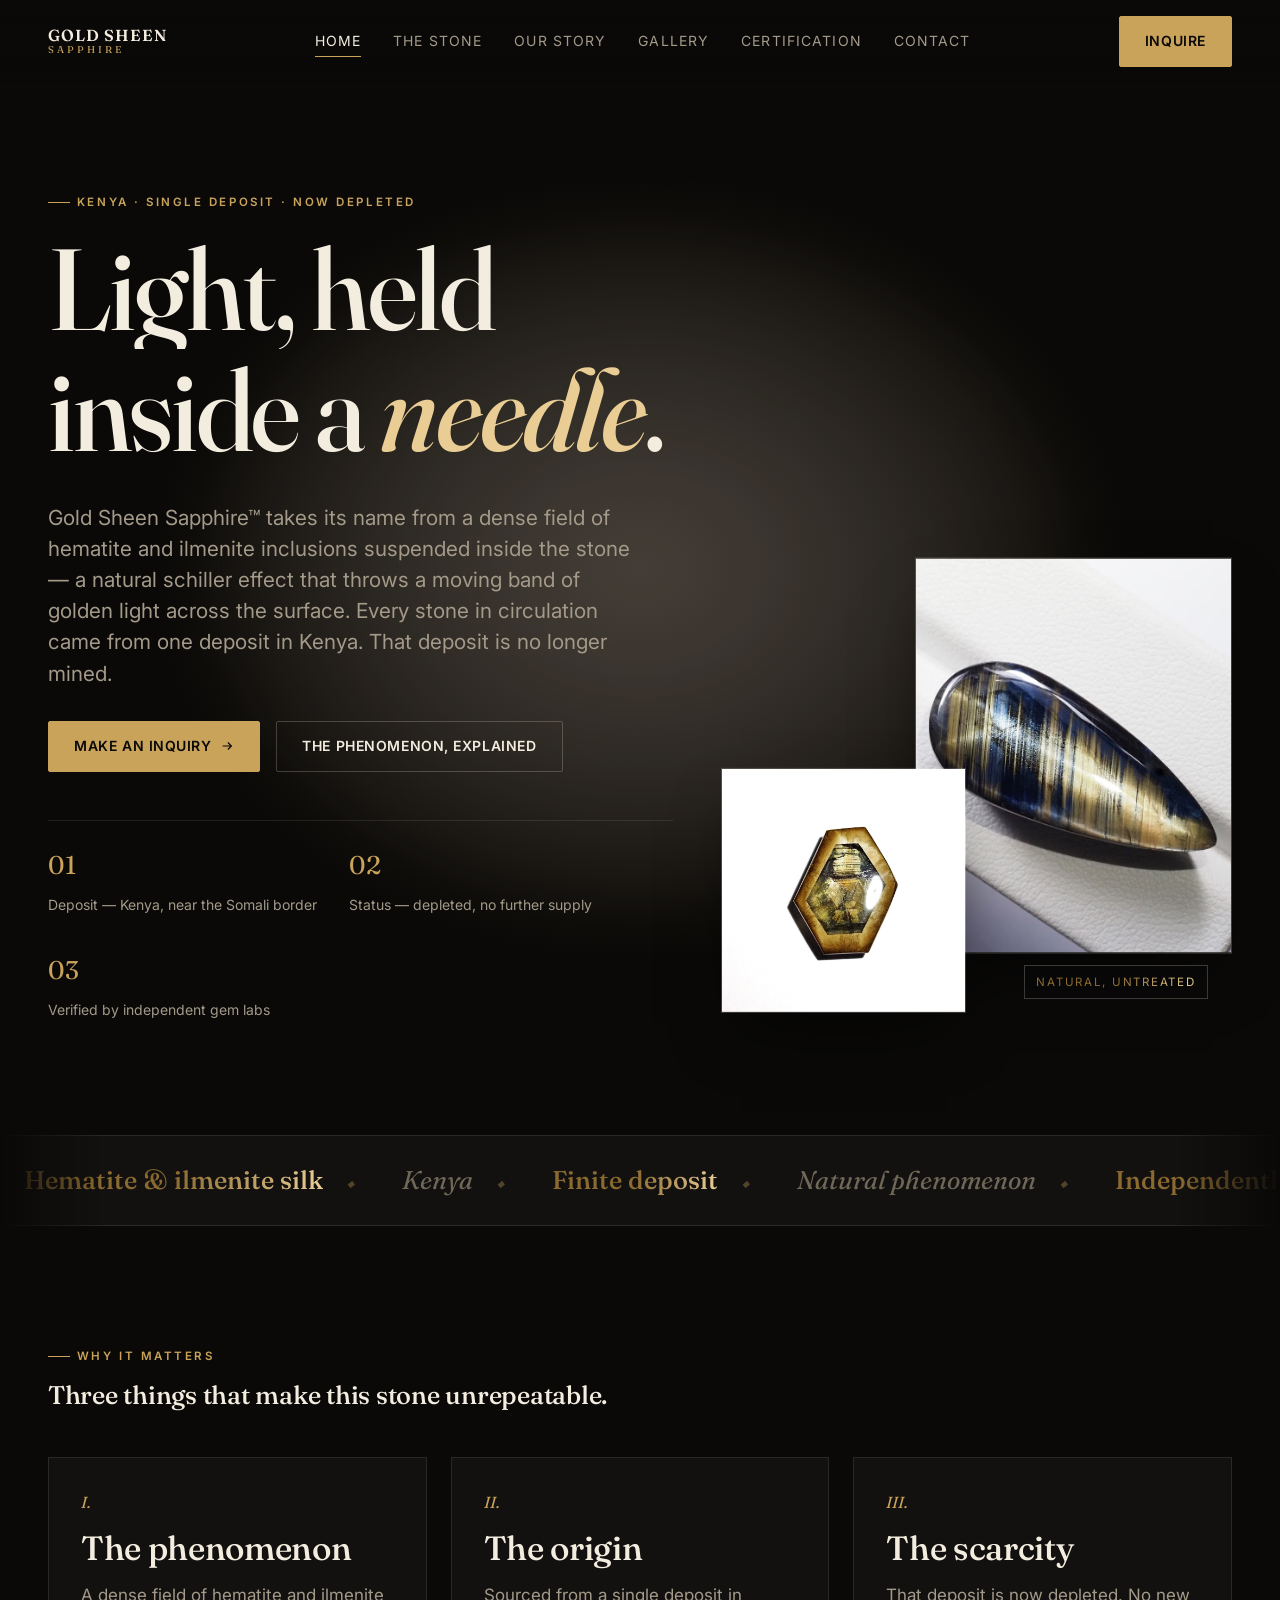
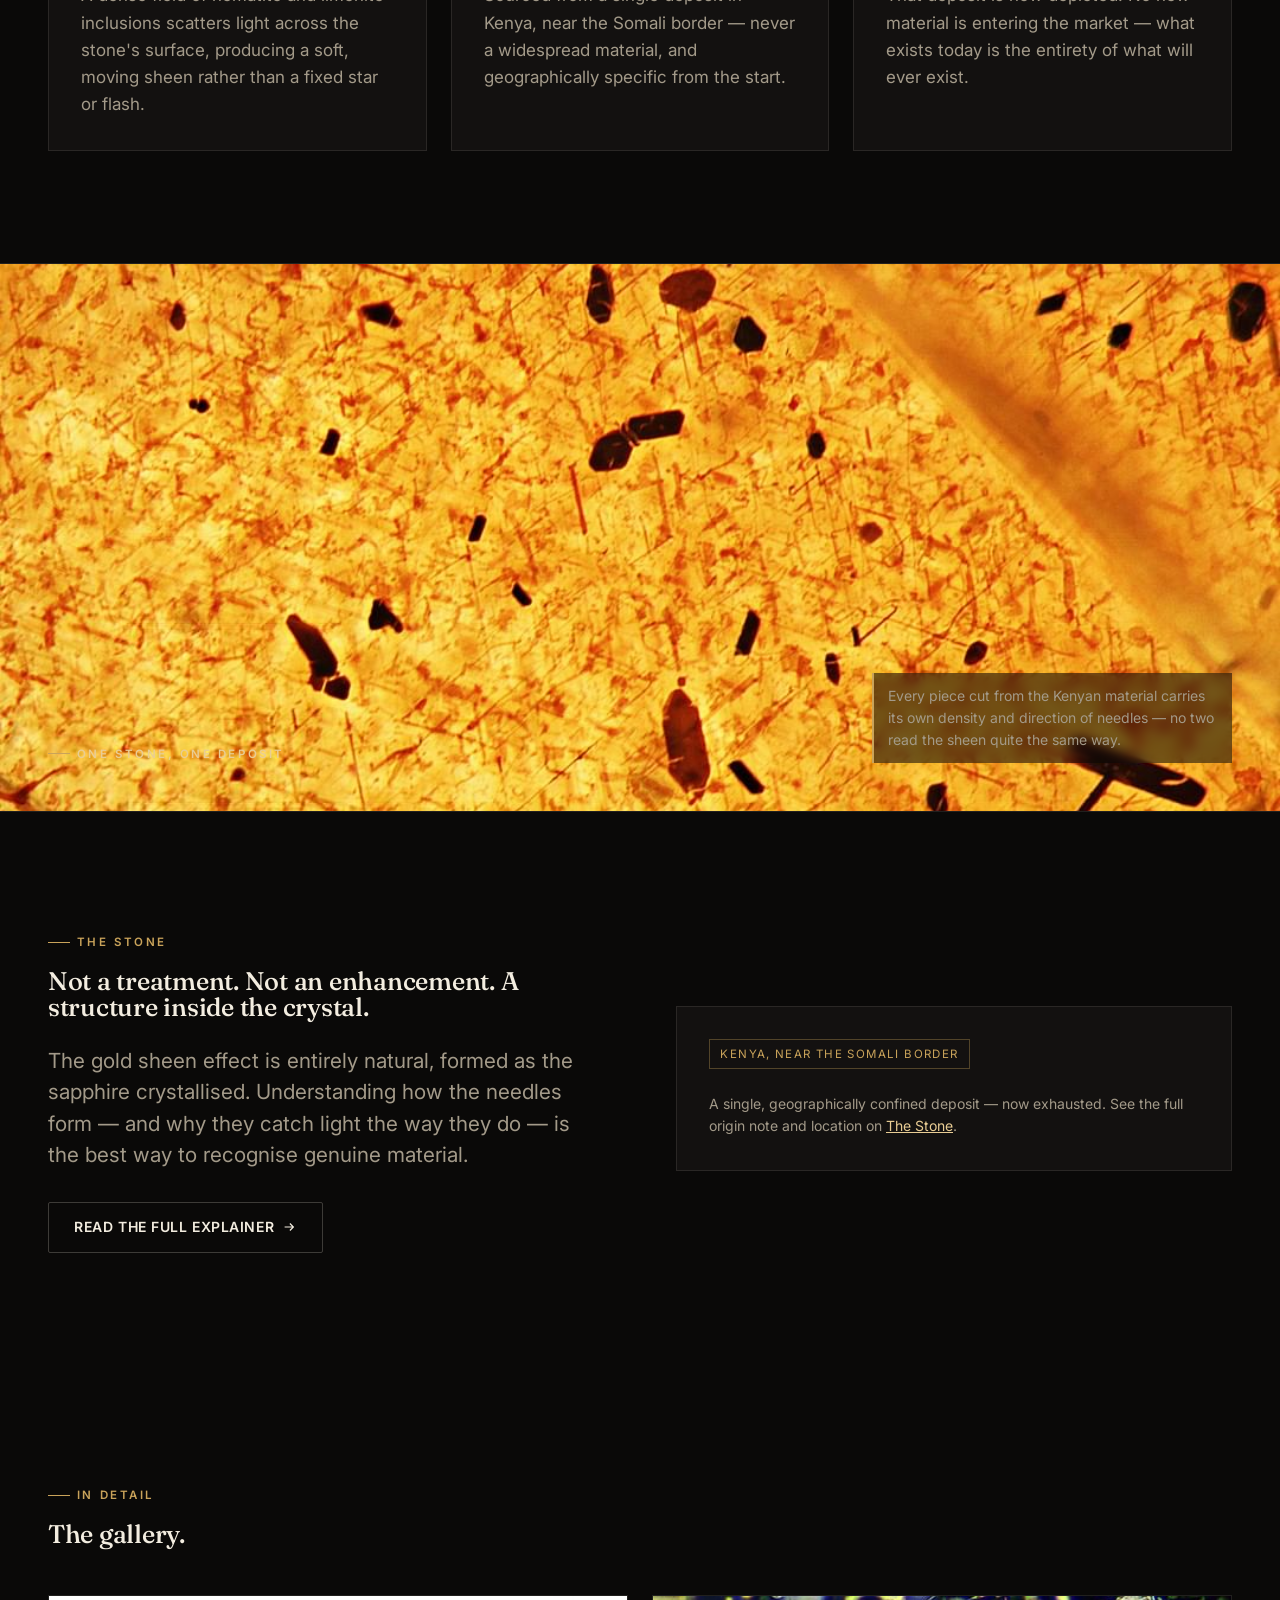
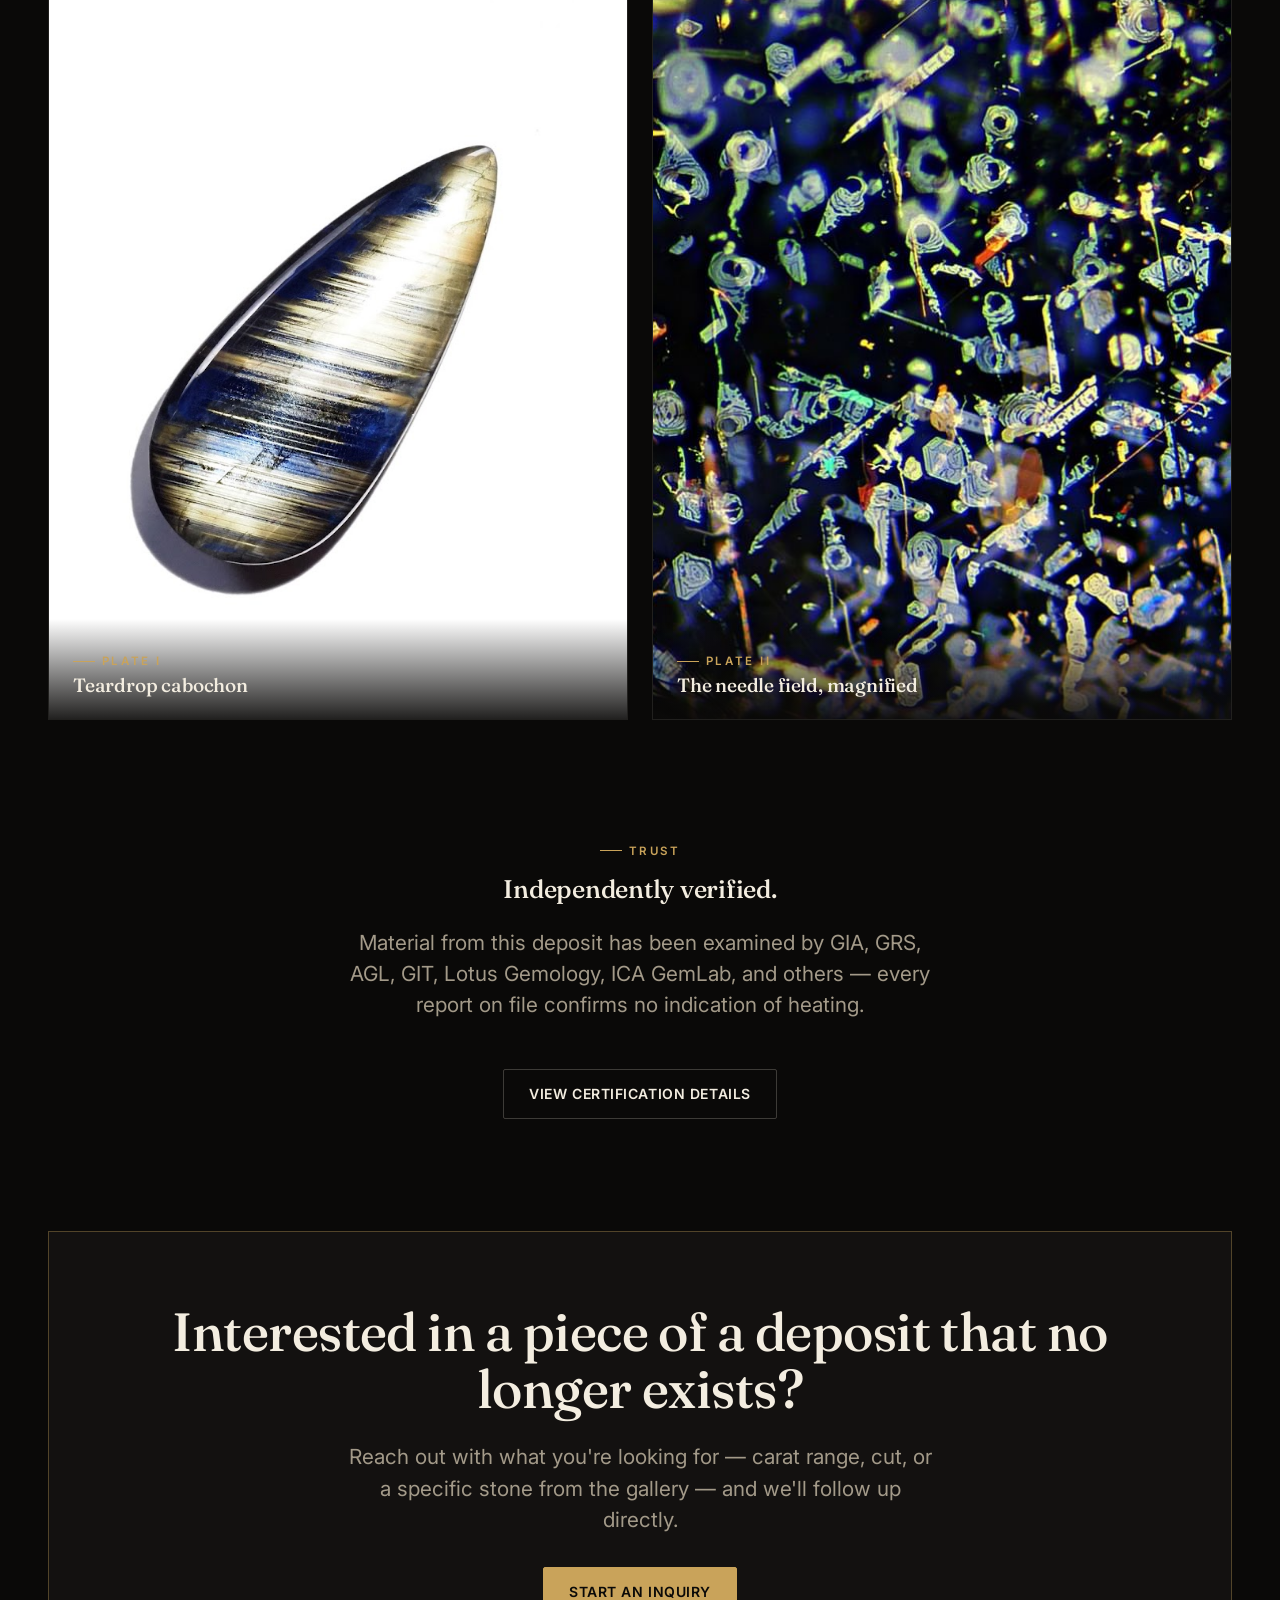
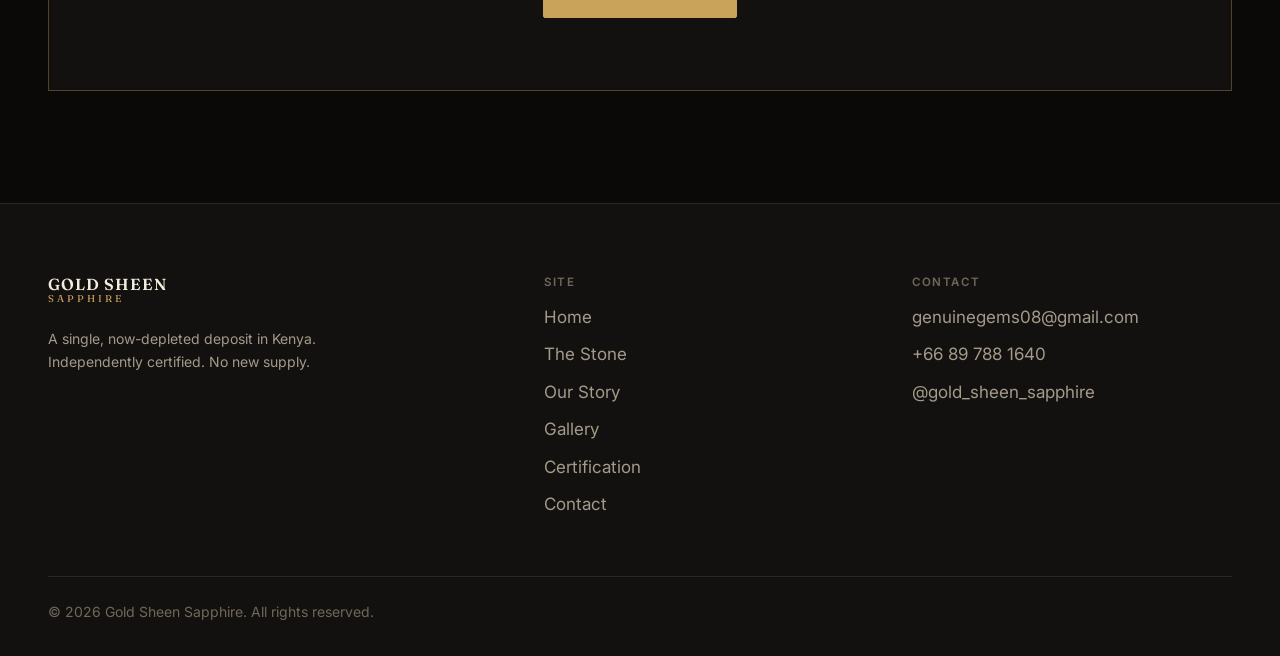
==== commit 59171dc1: "Allow search indexing, replace home image band Remove noindex now that contact details are real and " ====
--- a/index.html
+++ b/index.html
@@ -5,9 +5,6 @@
   <meta name="viewport" content="width=device-width, initial-scale=1" />
   <title>Gold Sheen Sapphire — A Finite Deposit, Kenya</title>
   <meta name="description" content="Gold Sheen Sapphire: a rare chatoyant sapphire from a single, now-depleted deposit in Kenya. Explore the phenomenon, its provenance, and independent certification." />
-
-  <!-- Pre-launch: remove this line once the real domain is live and ready to be found -->
-  <meta name="robots" content="noindex, nofollow" />
 
   <link rel="canonical" href="https://goldsheensapphire.net/index.html" />
 
@@ -174,7 +171,7 @@
 
     <!-- ================= IMAGE BAND ================= -->
     <div class="image-band" style="background: var(--bg);">
-      <img src="assets/img/stone-gold-oval-inhand.jpg" alt="Large elongated gold sheen sapphire cabochon with fine parallel silk, held between two fingers against a dark background" loading="lazy" style="object-position: center 32%;" />
+      <img src="assets/img/sheen-gold-silk.jpg" alt="Dense field of hematite and ilmenite needle inclusions under magnification, glowing amber and gold" loading="lazy" style="object-position: center center;" />
       <div class="caption">
         <span class="eyebrow" style="color:var(--gold-bright)">One stone, one deposit</span>
         <p>Every piece cut from the Kenyan material carries its own density and direction of needles — no two read the sheen quite the same way.</p>
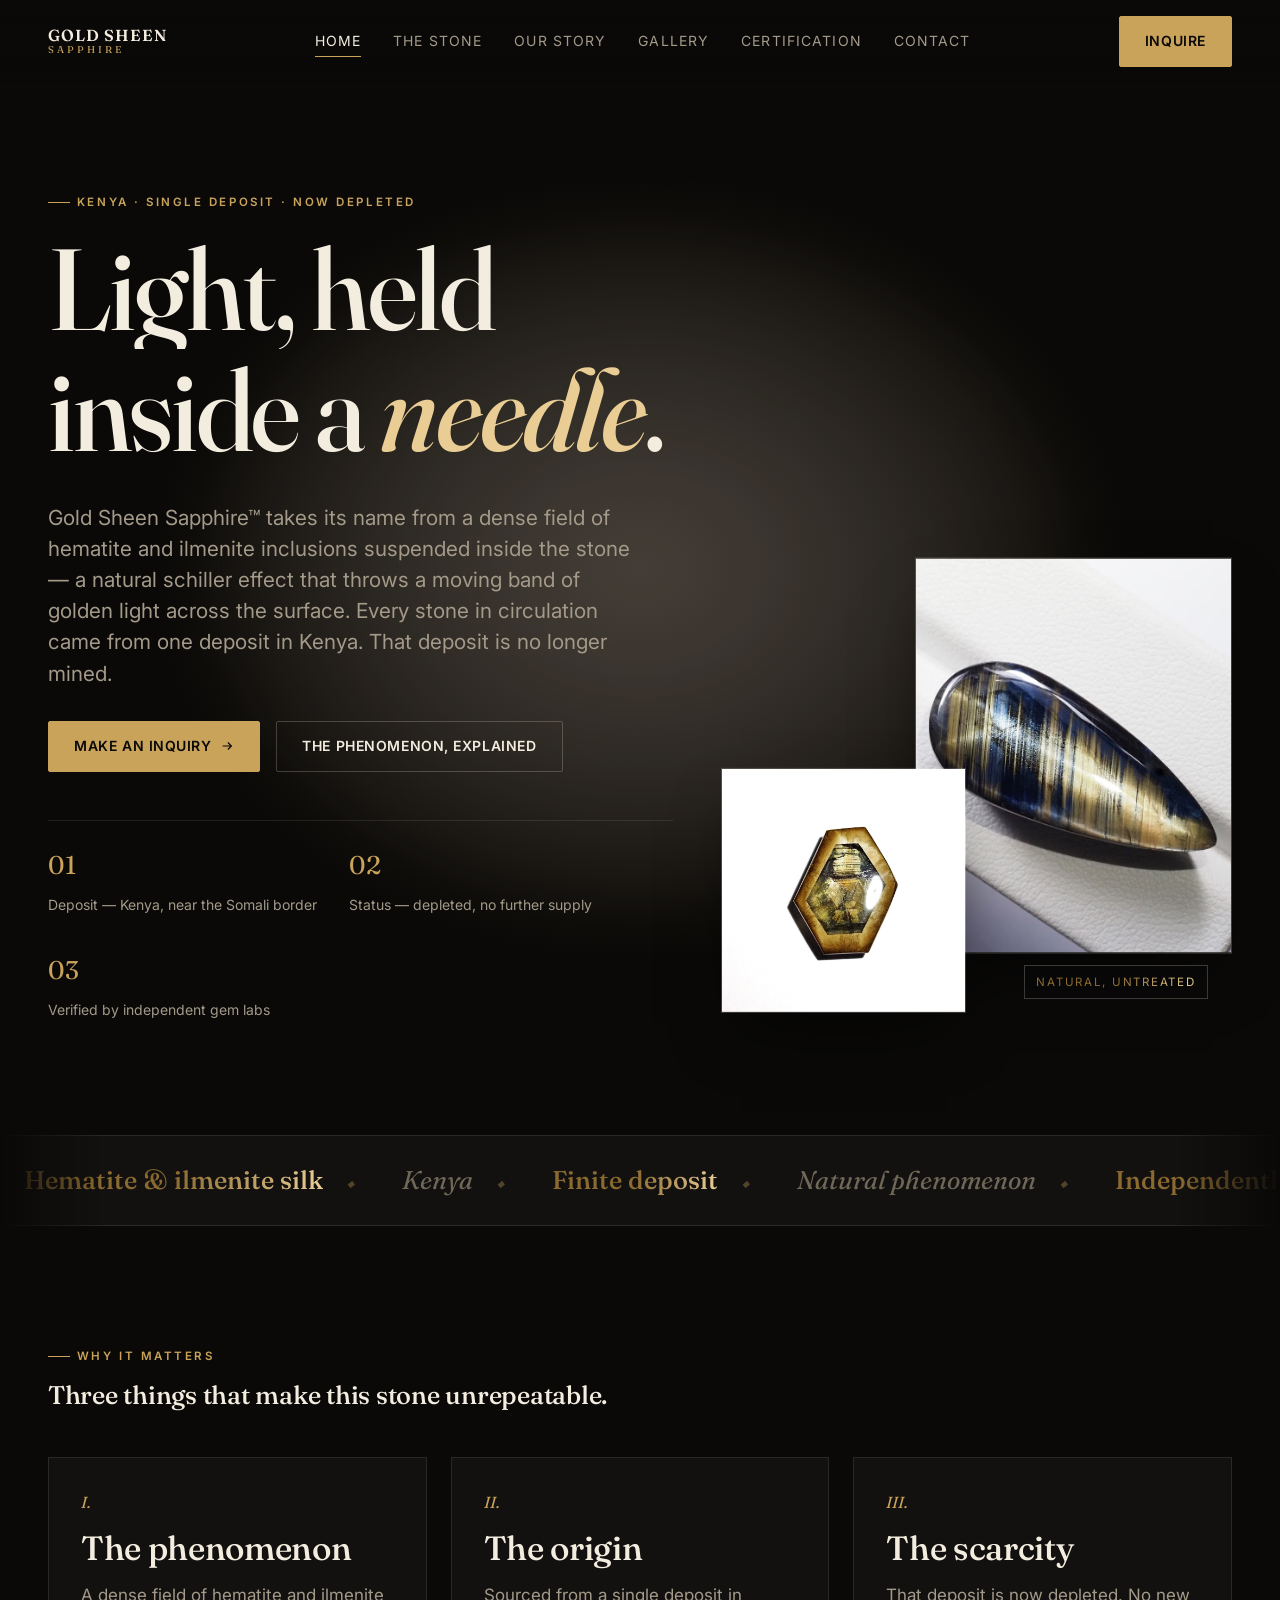
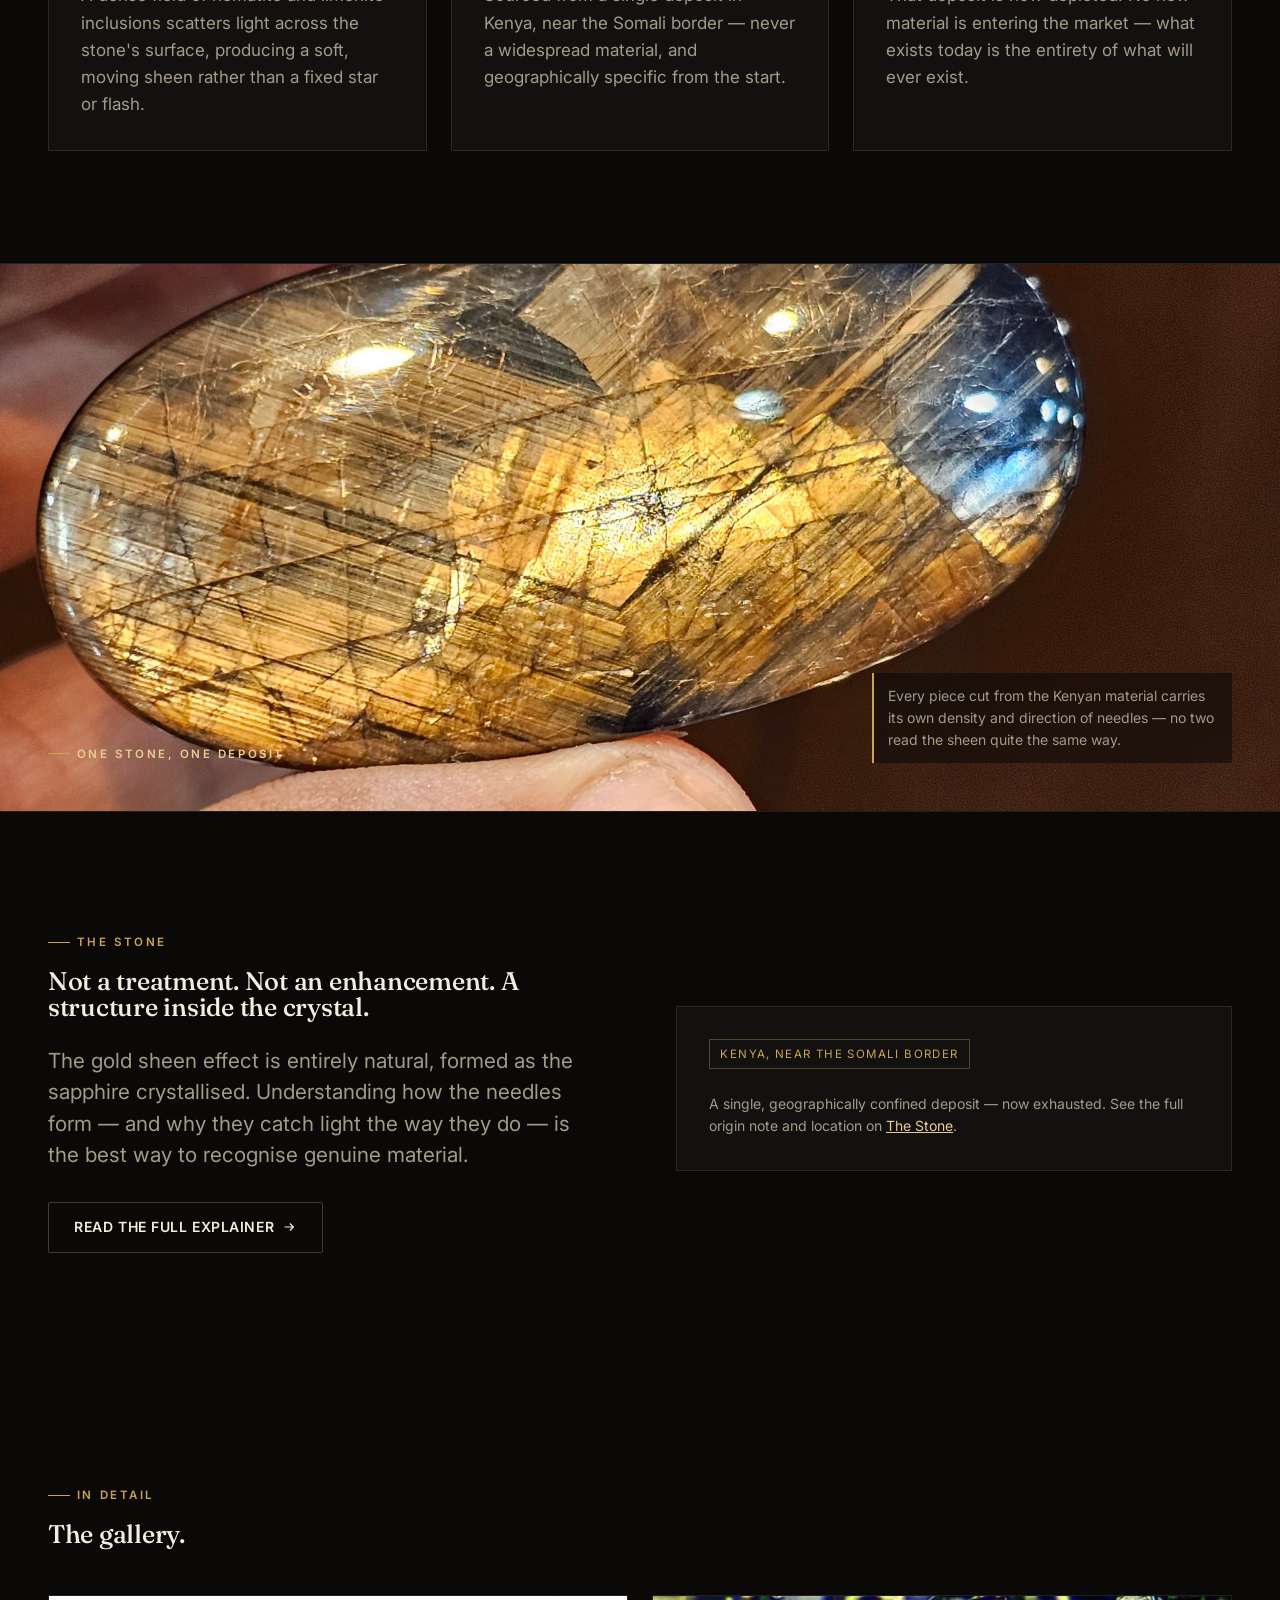
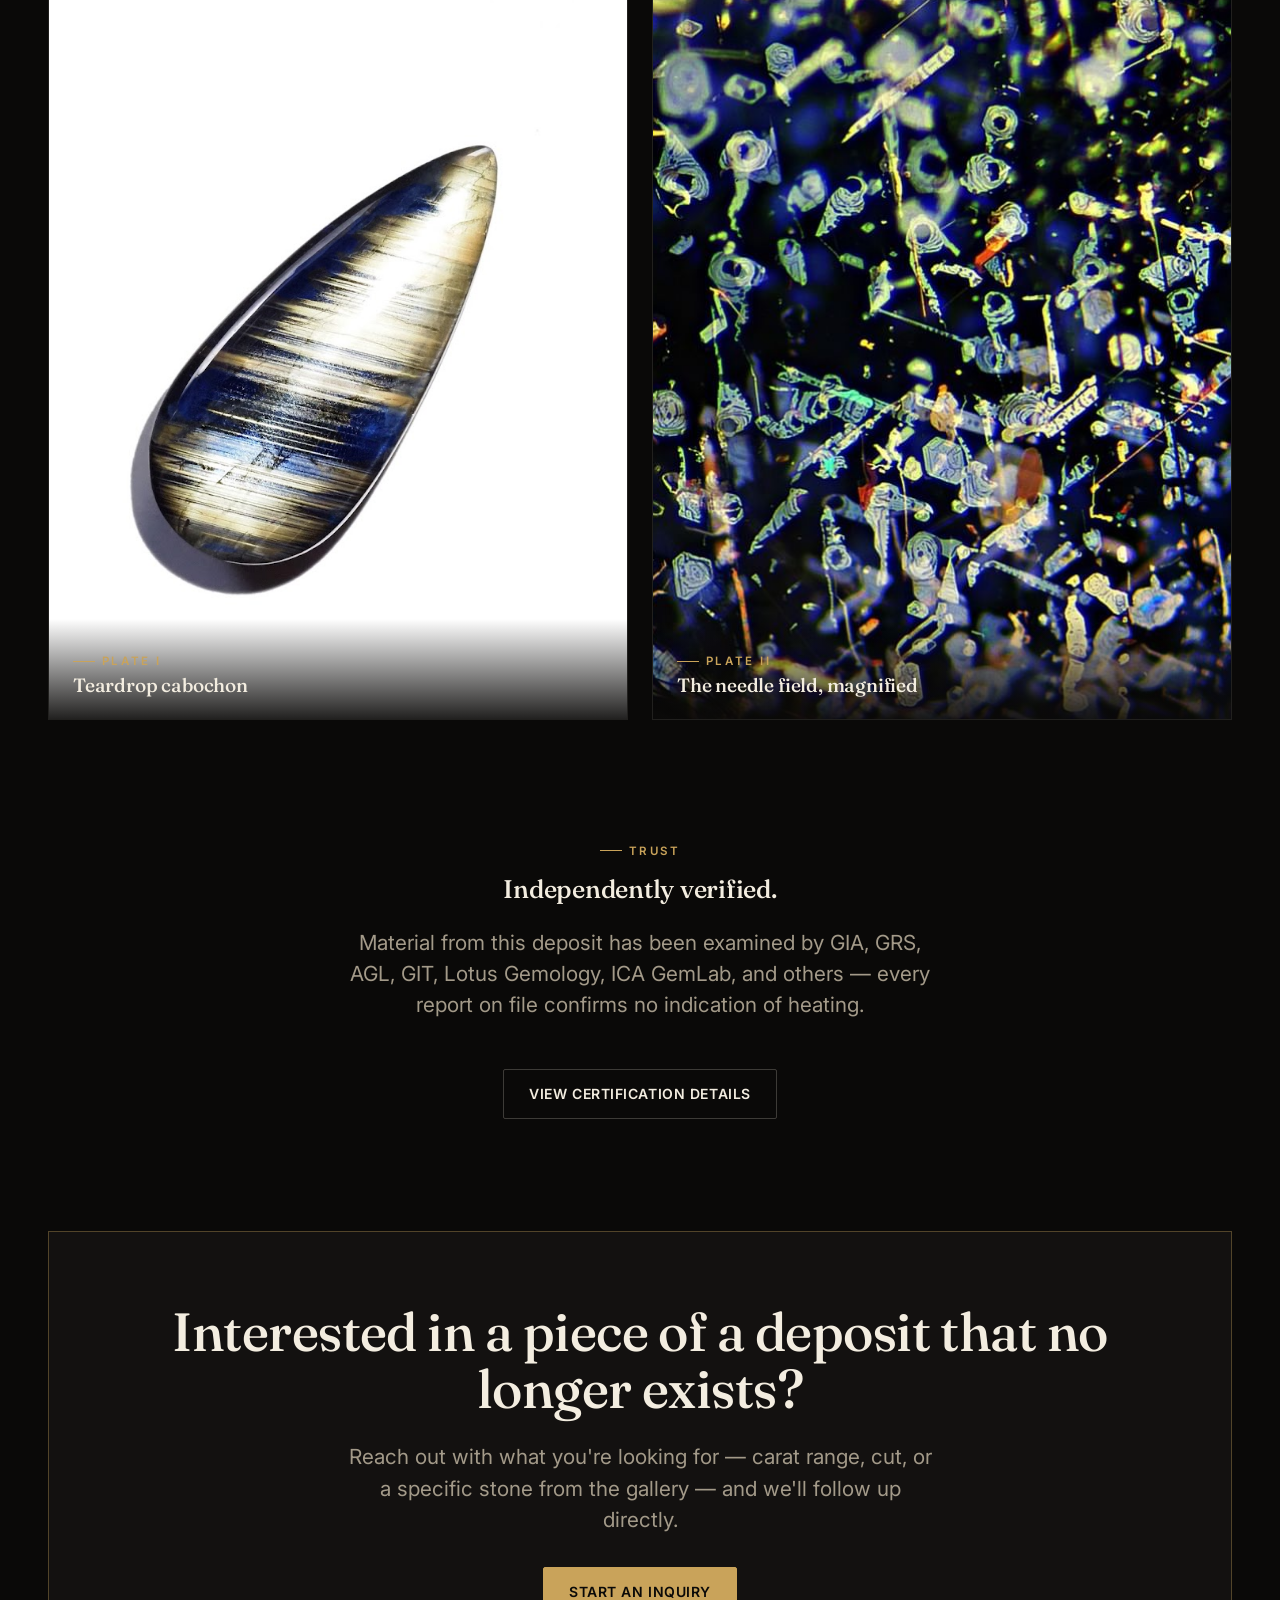
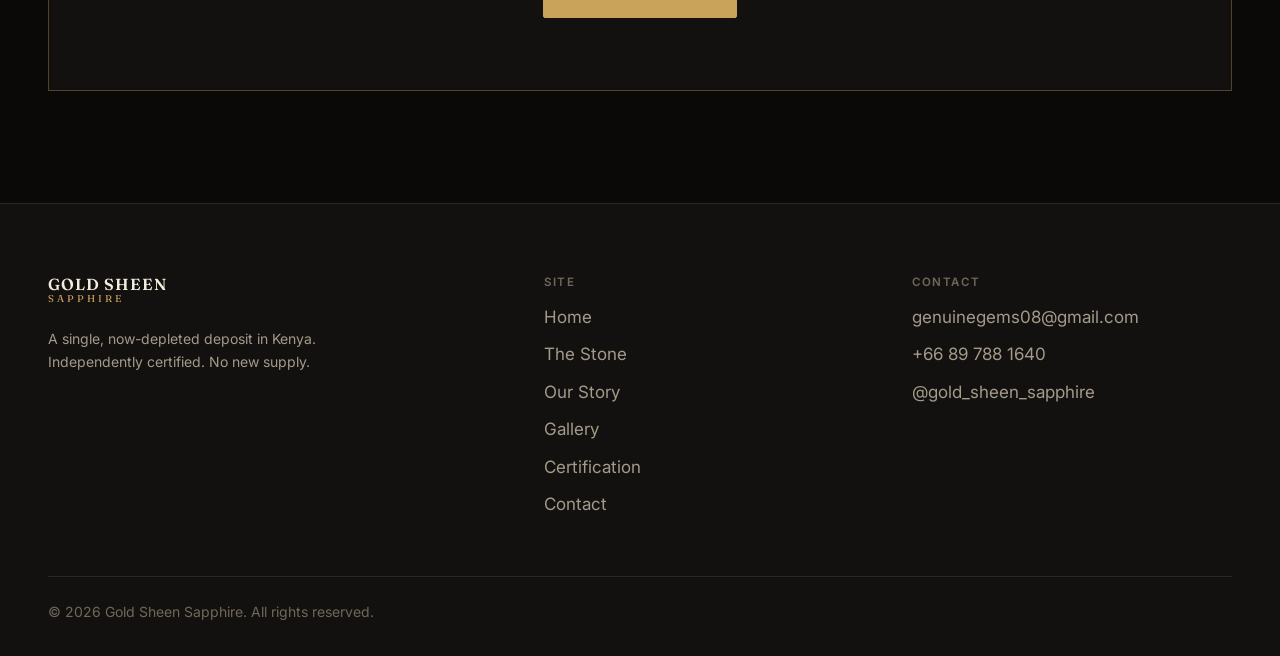
==== commit 5634a12b: "Revert home image band to a polished stone photo, not the microscope texture" ====
--- a/index.html
+++ b/index.html
@@ -171,7 +171,7 @@
 
     <!-- ================= IMAGE BAND ================= -->
     <div class="image-band" style="background: var(--bg);">
-      <img src="assets/img/sheen-gold-silk.jpg" alt="Dense field of hematite and ilmenite needle inclusions under magnification, glowing amber and gold" loading="lazy" style="object-position: center center;" />
+      <img src="assets/img/stone-gold-oval-inhand.jpg" alt="Large elongated gold sheen sapphire cabochon with fine parallel silk, held between two fingers against a dark background" loading="lazy" style="object-position: center 32%;" />
       <div class="caption">
         <span class="eyebrow" style="color:var(--gold-bright)">One stone, one deposit</span>
         <p>Every piece cut from the Kenyan material carries its own density and direction of needles — no two read the sheen quite the same way.</p>
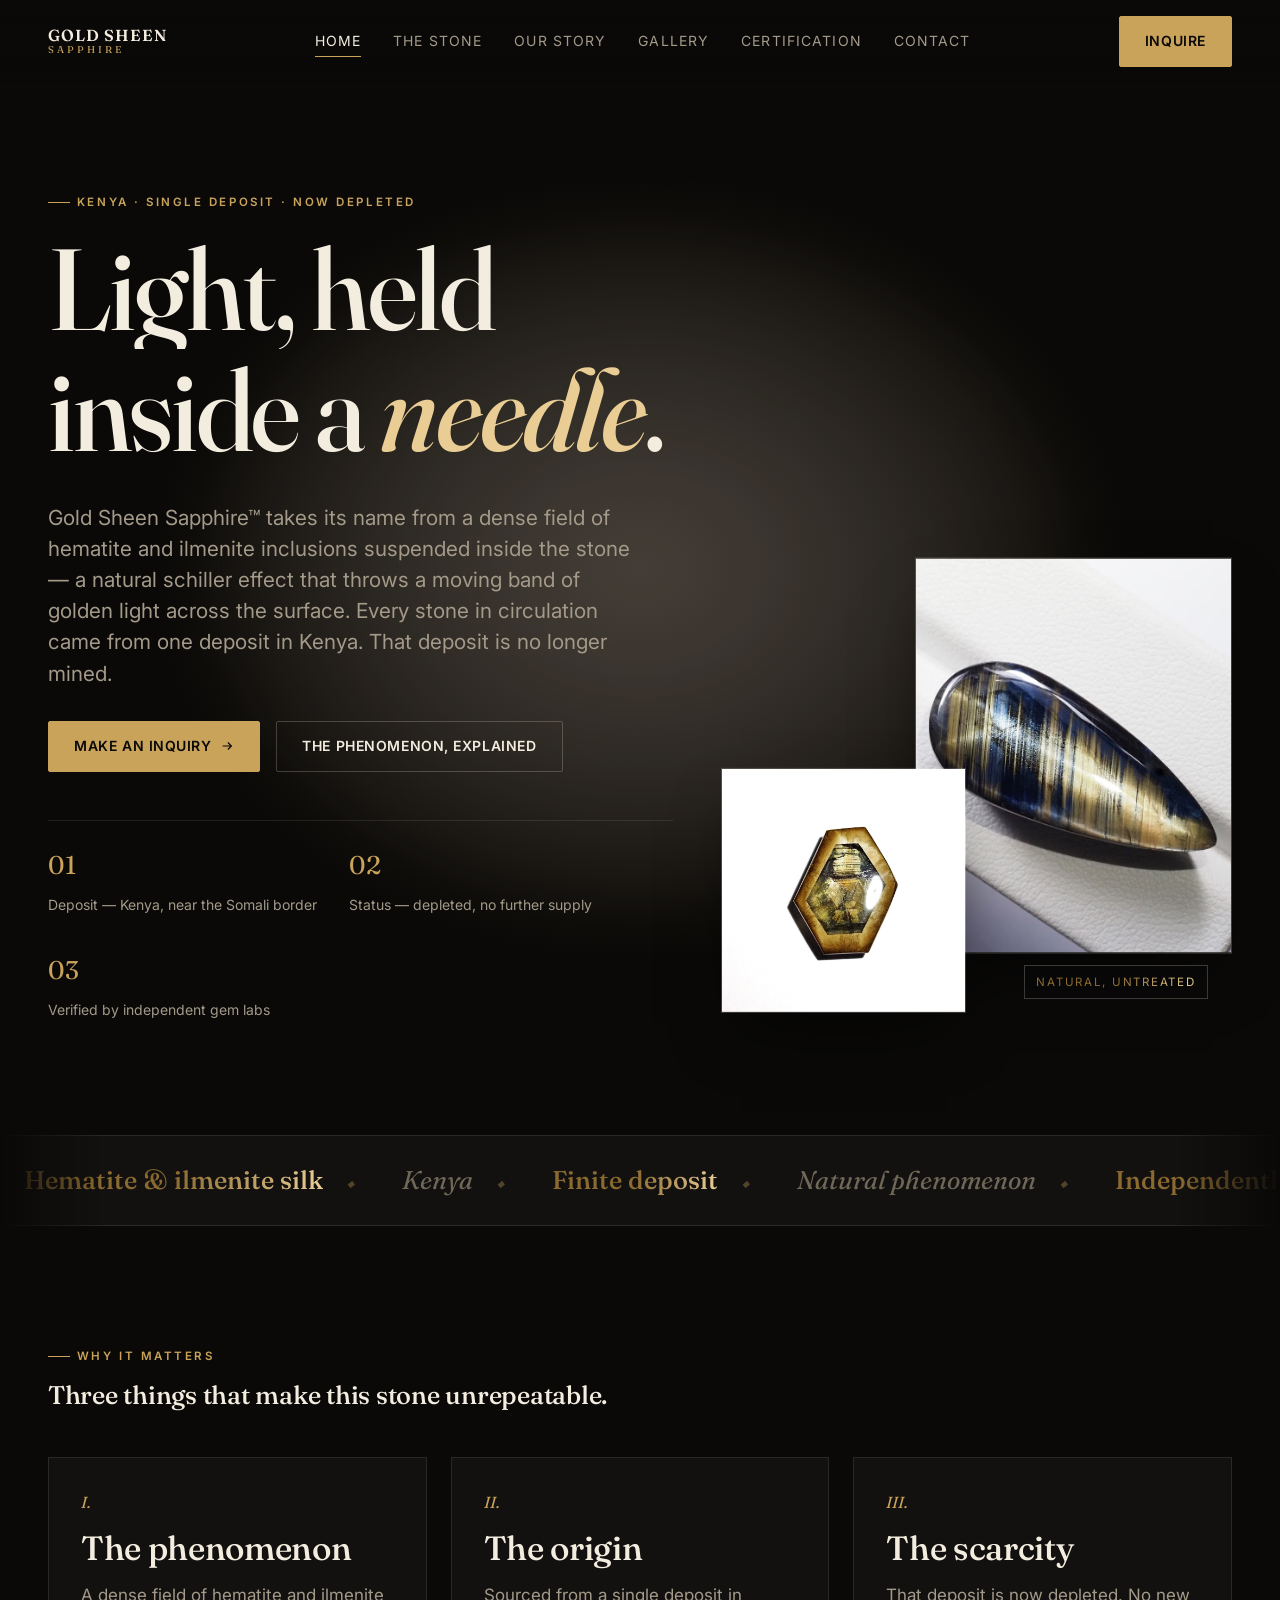
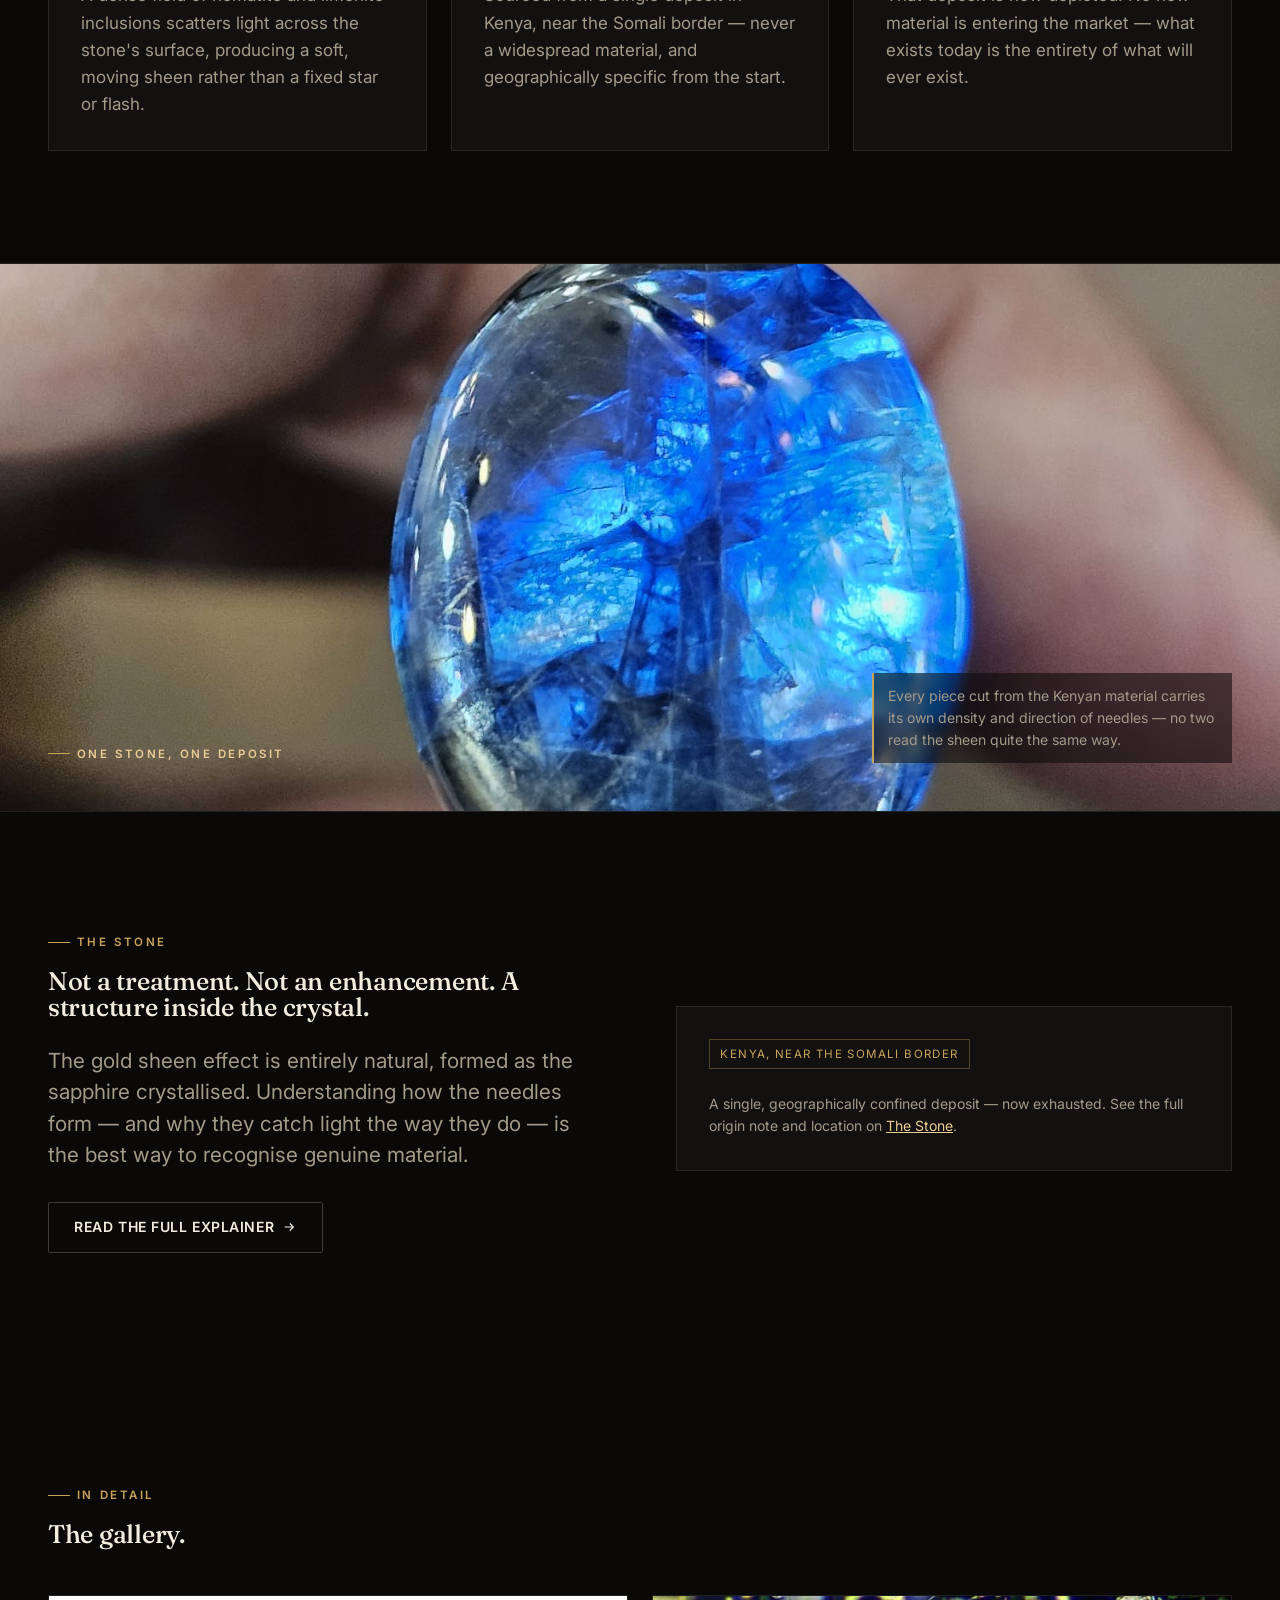
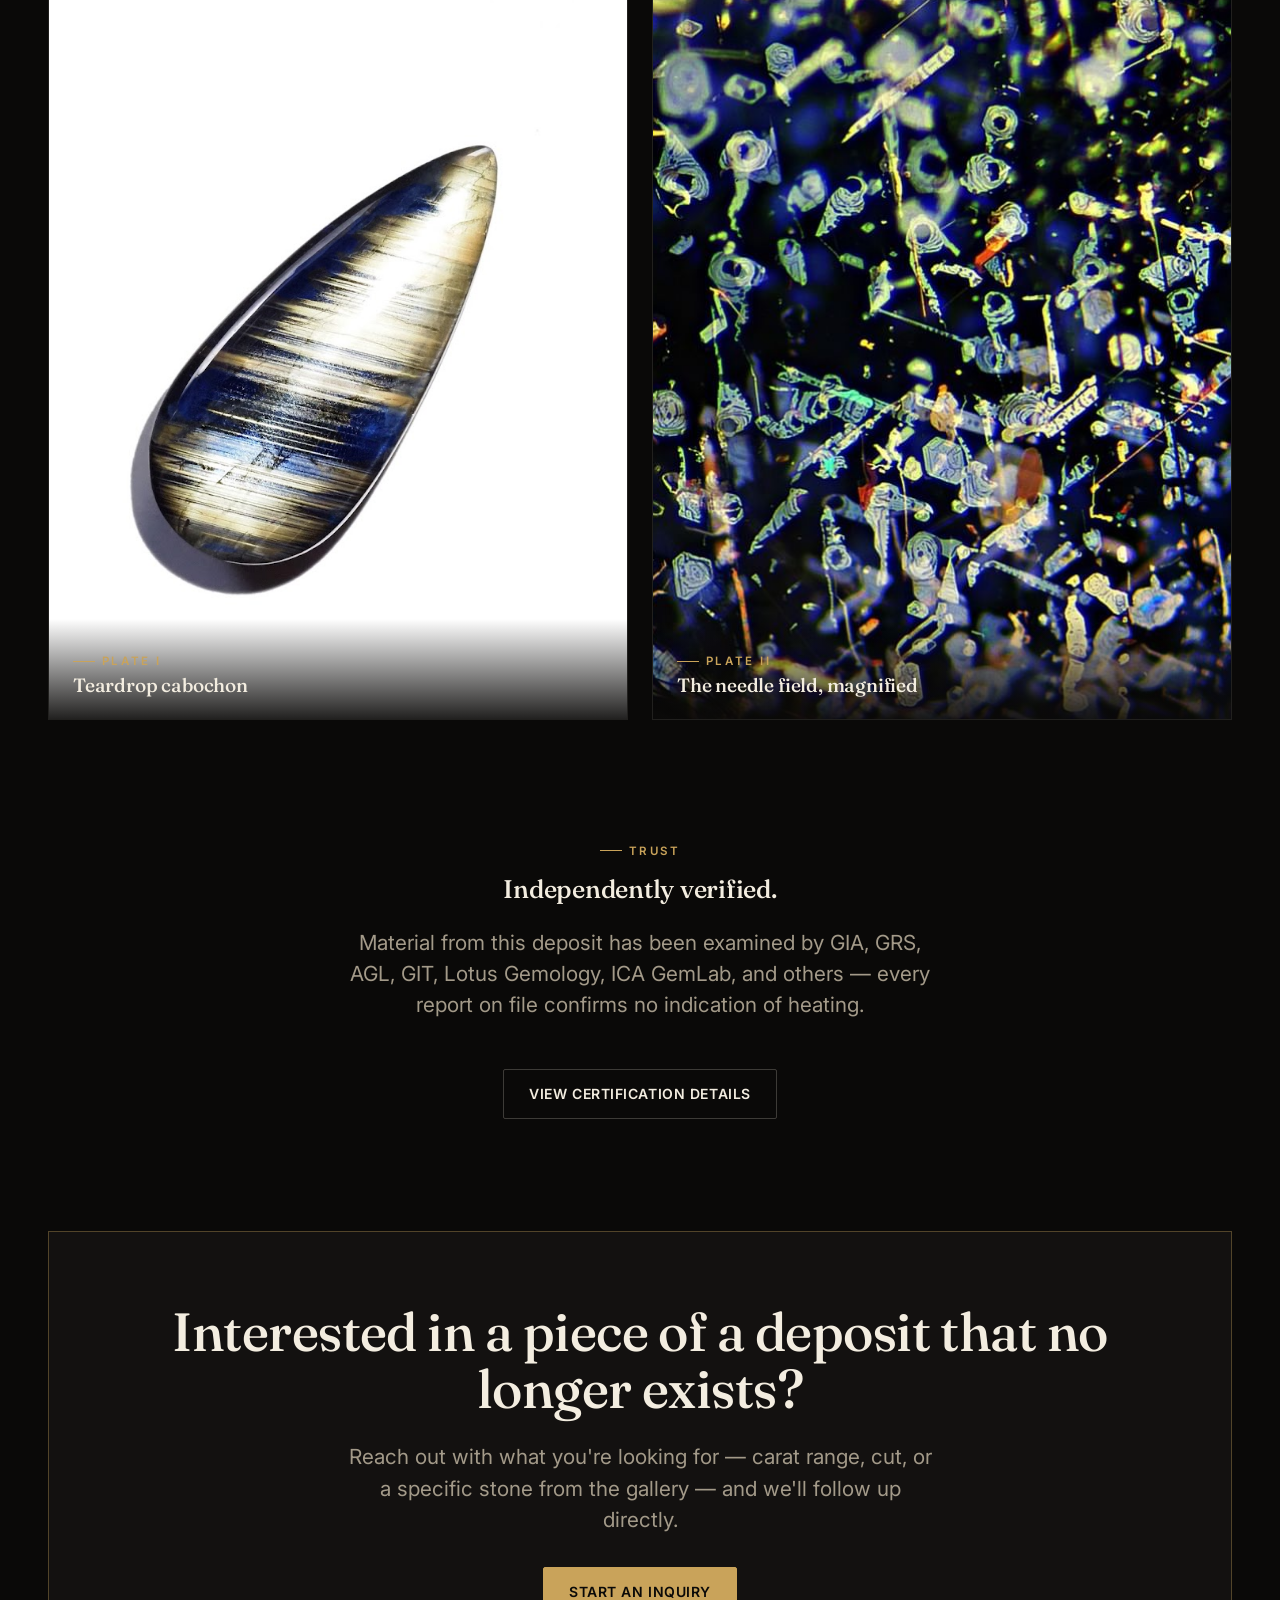
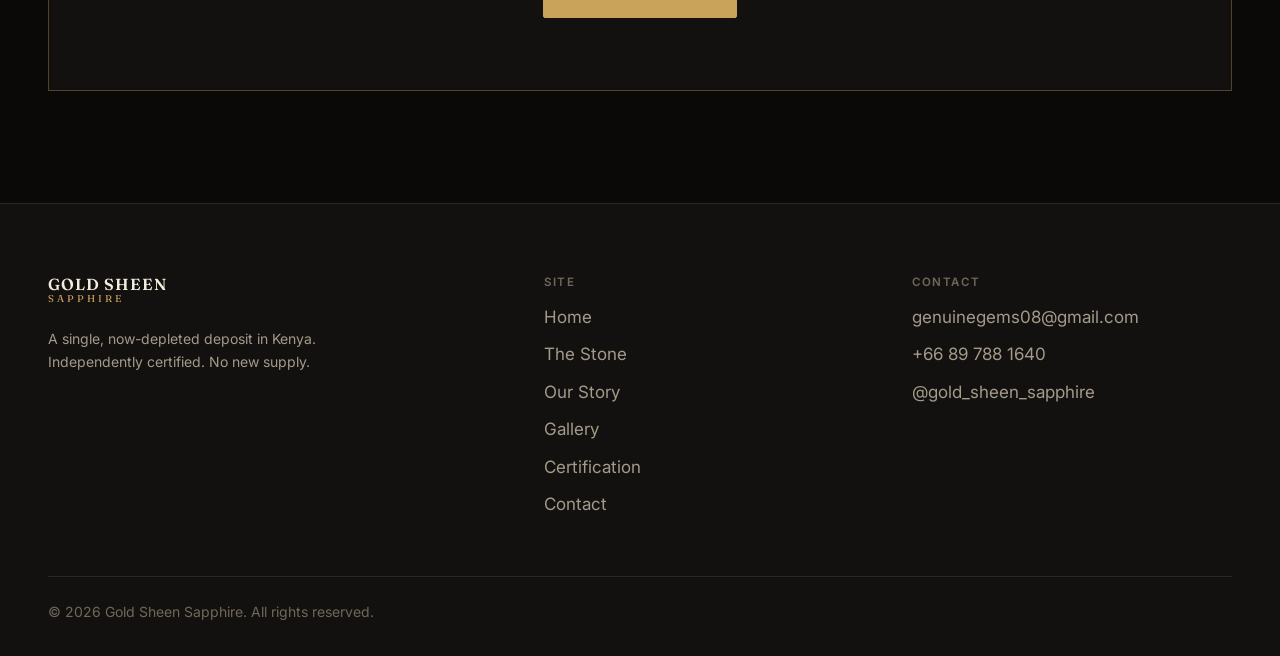
==== commit c8f1356f: "Swap home image band to the blue-bodied stone variant" ====
--- a/index.html
+++ b/index.html
@@ -171,7 +171,7 @@
 
     <!-- ================= IMAGE BAND ================= -->
     <div class="image-band" style="background: var(--bg);">
-      <img src="assets/img/stone-gold-oval-inhand.jpg" alt="Large elongated gold sheen sapphire cabochon with fine parallel silk, held between two fingers against a dark background" loading="lazy" style="object-position: center 32%;" />
+      <img src="assets/img/stone-blue-macro.jpg" alt="Macro photograph of a blue gold sheen sapphire cabochon showing sheen banding, held between fingers" loading="lazy" style="object-position: center 72%;" />
       <div class="caption">
         <span class="eyebrow" style="color:var(--gold-bright)">One stone, one deposit</span>
         <p>Every piece cut from the Kenyan material carries its own density and direction of needles — no two read the sheen quite the same way.</p>
